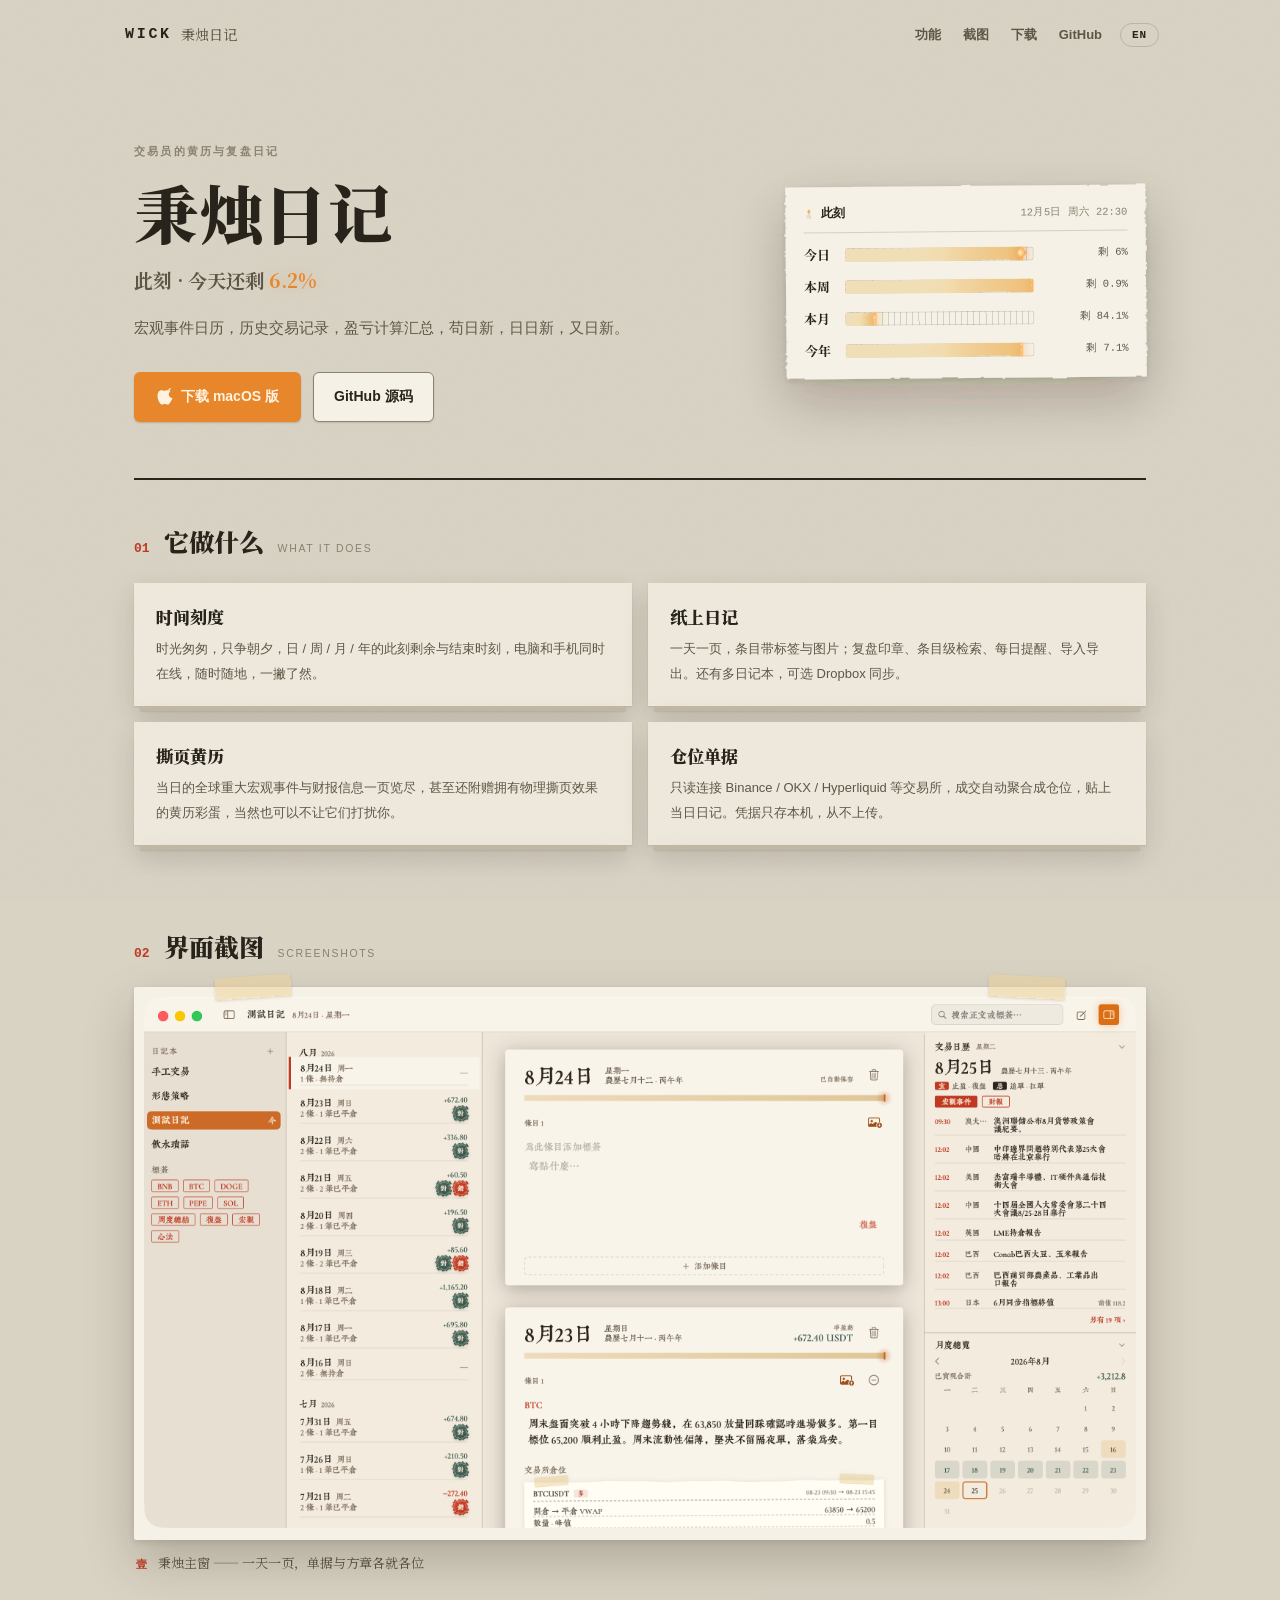
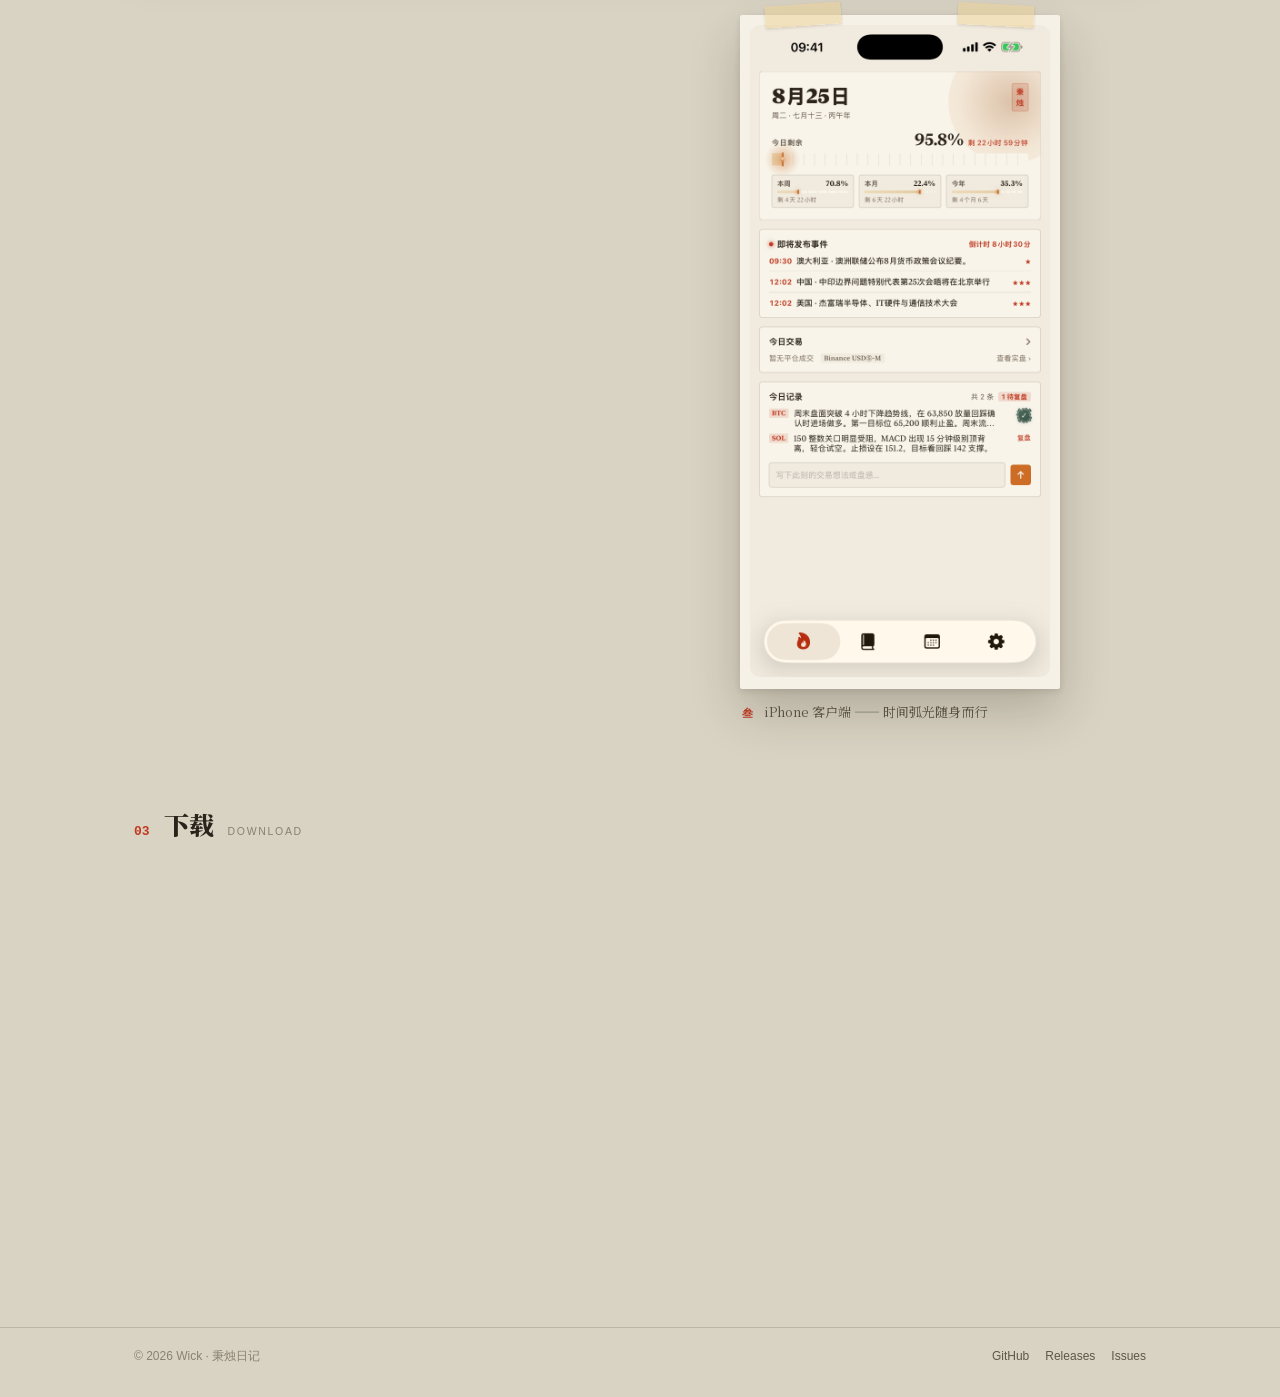
==== landing/index.html @ 3daaf9ca "feat(landing): 重构底部下载区域与优化下载按钮" ====
<!doctype html>
<html lang="zh" data-scheme="light" data-phase="day">
<head>
<meta charset="UTF-8">
<meta name="viewport" content="width=device-width, initial-scale=1">
<title>Wick · 秉烛日记 —— 交易员的黄历与复盘日记</title>
<meta name="description" content="Wick · 秉烛日记 —— 交易员的黄历与复盘日记。macOS 菜单栏应用：日 / 周 / 月 / 年剩余进度、一天一页复盘日记、撕页黄历与只读仓位单据。本地存储，无账号，无遥测。">
<meta name="theme-color" media="(prefers-color-scheme: light)" content="#FBF4E6">
<meta name="theme-color" media="(prefers-color-scheme: dark)" content="#191209">
<meta property="og:type" content="website">
<meta property="og:title" content="Wick · 秉烛日记 —— 交易员的黄历与复盘日记">
<meta property="og:description" content="macOS 菜单栏应用：时间弧光 · 复盘日记 · 撕页黄历 · 只读仓位。本地存储，无账号，无遥测。">
<meta property="og:image" content="assets/app-icon.png">
<link rel="icon" href="assets/app-icon.png">
<script>
/* Pre-paint: scheme / arc phase / lang — no theme flash. */
(function () {
  var d = document.documentElement;
  localStorage.removeItem("wick-lp-scheme"); // 外观已改为纯跟随系统,清掉旧的手动选择
  var s = new URLSearchParams(location.search).get("theme"); // ?theme=light|dark 供设计/截图强制
  if (s !== "light" && s !== "dark") {
    s = window.matchMedia("(prefers-color-scheme: dark)").matches ? "dark" : "light";
  }
  d.setAttribute("data-scheme", s);
  var h = new Date().getHours();
  d.setAttribute("data-phase", (h >= 5 && h < 8) ? "dawn" : (h >= 8 && h < 17) ? "day" : (h >= 17 && h < 20) ? "dusk" : "night");
  var lang = localStorage.getItem("wick-lp-lang");
  if (lang === "zh" || lang === "en") d.setAttribute("lang", lang);
})();
</script>
<link rel="preload" href="assets/fonts/wick-print.woff2" as="font" type="font/woff2" crossorigin>
<link rel="stylesheet" href="style.css">
</head>
<body>

<!-- 秉烛形变滤镜:只作用于纸的剪影层,内容永远锐利 -->
<svg width="0" height="0" style="position: absolute;" aria-hidden="true">
  <filter id="f-char" x="-5%" y="-30%" width="110%" height="160%">
    <feTurbulence type="fractalNoise" baseFrequency="0.012 0.35" numOctaves="3" seed="7" result="n"/>
    <feDisplacementMap in="SourceGraphic" in2="n" scale="7" xChannelSelector="R" yChannelSelector="G"/>
  </filter>
  <filter id="f-torn" x="-5%" y="-12%" width="110%" height="124%">
    <feTurbulence type="fractalNoise" baseFrequency="0.035 0.28" numOctaves="3" seed="11" result="n"/>
    <feDisplacementMap in="SourceGraphic" in2="n" scale="3.2" xChannelSelector="R" yChannelSelector="G"/>
  </filter>
</svg>

<div class="grain-layer grain" aria-hidden="true"></div>

<header class="site-header">
  <div class="container header-inner">
    <a class="brand" href="#top" aria-label="Wick — back to top">
      <span class="brand-name">WICK</span>
      <span class="brand-zh">秉烛日记</span>
    </a>
    <nav class="site-nav" aria-label="Sections">
      <a href="#features" data-i18n="nav.features">功能</a>
      <a href="#shots" data-i18n="nav.shots">截图</a>
      <a href="#download" data-i18n="nav.download">下载</a>
      <a href="https://github.com/miaoz/wick" target="_blank" rel="noopener">GitHub</a>
      <button id="lang-toggle" class="lang-btn" type="button" aria-label="Switch language">EN</button>
    </nav>
  </div>
</header>

<main class="container" id="top">

  <section class="hero" data-screen-label="Hero">
    <div class="hero-text">
      <p class="eyebrow" data-i18n="eyebrow">交易员的黄历与复盘日记</p>
      <h1 data-i18n="hero.title">秉烛日记</h1>
      <p class="hero-live"><span data-i18n="hero.live.pre">此刻 · 今天还剩</span> <b><span data-day-left>—</span>%</b><span data-i18n="hero.live.post"></span></p>
      <p class="lede" data-i18n="hero.lede">宏观事件日历，历史交易记录，盈亏计算汇总，苟日新，日日新，又日新。</p>
      <div class="cta-row">
        <a class="btn-primary" href="https://github.com/miaoz/wick/releases/latest" target="_blank" rel="noopener">
          <svg class="apple-icon" viewBox="0 0 170 170" aria-hidden="true">
            <path d="M150.37 130.25c-2.45 5.66-5.35 10.87-8.71 15.66-4.58 6.53-8.33 11.05-11.22 13.56-4.48 4.12-9.28 6.23-14.42 6.35-3.69 0-8.14-1.05-13.32-3.18-5.19-2.12-9.97-3.17-14.34-3.17-4.58 0-9.49 1.05-14.75 3.17-5.26 2.13-9.5 3.24-12.74 3.35-4.35.13-9.16-1.9-14.42-6.08-3.7-3.04-7.58-7.7-11.64-13.98-6.19-9.57-11.05-20.98-14.58-34.22-3.53-13.23-5.3-25.7-5.3-37.4 0-14.78 3.8-27.17 11.4-37.16 7.6-10 17.2-15.1 28.8-15.3 4.8 0 10.3 1.3 16.5 3.9 6.2 2.6 10.1 4 11.7 4 1.4 0 5.4-1.4 12-4.2 6.6-2.8 12.3-4 17.1-3.6 13.5.7 24.3 5.4 32.4 14.1-11.9 7.2-17.7 17.2-17.5 29.9.2 9.9 4 18.2 11.4 24.9 7.4 6.7 16.1 10.5 26.1 11.4-2.1 6.5-4.7 12.8-7.8 18.9zM119.22 31.85c0-7.2 2.6-13.9 7.8-20.1 5.2-6.2 11.7-10.4 19.5-12.6.4 1.3.6 2.5.6 3.6 0 7.3-2.8 14.3-8.4 20.9-5.6 6.6-12.4 10.5-20.4 11.8.3-1.2.9-2.4.9-3.6z"/>
          </svg>
          <span data-i18n="cta.download">下载 macOS 版</span>
        </a>
        <a class="btn-ghost" href="https://github.com/miaoz/wick" target="_blank" rel="noopener" data-i18n="cta.source">GitHub 源码</a>
      </div>
    </div>
    <aside class="slip" aria-label="Live progress">
      <div class="slip-head">
        <svg class="slip-flame" viewBox="0 0 18 18" fill="none" aria-hidden="true">
          <path d="M9 1.4 C7.6 3.1 6.6 4.6 6.6 6.1 C6.6 7.8 7.7 9 9 9 C10.3 9 11.4 7.8 11.4 6.1 C11.4 4.6 10.4 3.1 9 1.4 Z" fill="#F7B261"/>
          <rect x="8.5" y="9.2" width="1" height="2" fill="#C9B795"/>
          <path d="M5.6 11.2 L12.4 11.2 L12.8 15.6 Q12.85 16.6 11.6 16.6 L6.4 16.6 Q5.15 16.6 5.2 15.6 Z" fill="#E8DCC0"/>
        </svg>
        <span class="slip-title" data-i18n="slip.title">此刻</span>
        <span class="slip-clock" data-clock></span>
      </div>
      <div class="strip-row">
        <span class="lbl" data-i18n="strip.day">今日</span>
        <div class="burnstrip" data-burn="day" style="--p: 50%; --ticks: 24;"><div class="char"></div><div class="emberline"></div><div class="flame"></div></div>
        <span class="val" data-val="day"></span>
      </div>
      <div class="strip-row">
        <span class="lbl" data-i18n="strip.week">本周</span>
        <div class="burnstrip" data-burn="week" style="--p: 50%; --ticks: 7;"><div class="char"></div><div class="emberline"></div></div>
        <span class="val" data-val="week"></span>
      </div>
      <div class="strip-row">
        <span class="lbl" data-i18n="strip.month">本月</span>
        <div class="burnstrip" data-burn="month" style="--p: 50%; --ticks: 31;"><div class="char"></div><div class="emberline"></div></div>
        <span class="val" data-val="month"></span>
      </div>
      <div class="strip-row">
        <span class="lbl" data-i18n="strip.year">今年</span>
        <div class="burnstrip" data-burn="year" style="--p: 50%; --ticks: 12;"><div class="char"></div><div class="emberline"></div></div>
        <span class="val" data-val="year"></span>
      </div>
    </aside>
  </section>

  <section id="features" class="section" data-screen-label="功能">
    <div class="sec-head">
      <span class="no">01</span>
      <h2 data-i18n="features.title">它做什么</h2>
      <span class="en">What it does</span>
    </div>
    <div class="feat-grid">
      <div class="feat">
        <h3 data-i18n="feat1.h">时间刻度</h3>
        <p data-i18n="feat1.p">时光匆匆，只争朝夕，日 / 周 / 月 / 年的此刻剩余与结束时刻，电脑和手机同时在线，随时随地，一撇了然。</p>
      </div>
      <div class="feat">
        <h3 data-i18n="feat2.h">纸上日记</h3>
        <p data-i18n="feat2.p">一天一页，条目带标签与图片；复盘印章、条目级检索、每日提醒、导入导出。还有多日记本，可选 Dropbox 同步。</p>
      </div>
      <div class="feat">
        <h3 data-i18n="feat3.h">撕页黄历</h3>
        <p data-i18n="feat3.p">当日的全球重大宏观事件与财报信息一页览尽，甚至还附赠拥有物理撕页效果的黄历彩蛋，当然也可以不让它们打扰你。</p>
      </div>
      <div class="feat">
        <h3 data-i18n="feat4.h">仓位单据</h3>
        <p data-i18n="feat4.p">只读连接 Binance / OKX / Hyperliquid 等交易所，成交自动聚合成仓位，贴上当日日记。凭据只存本机，从不上传。</p>
      </div>
    </div>
  </section>

  <section id="shots" class="section" data-screen-label="实拍">
    <div class="sec-head">
      <span class="no">02</span>
      <h2 data-i18n="shots.title">界面截图</h2>
      <span class="en">Screenshots</span>
    </div>
    <div class="shots-grid">
      <figure class="shot shot-main">
        <div class="shot-mat">
          <img class="img-light" src="assets/screenshot-journal.png" alt="秉烛主窗截图:一天一页的日记、仓位单据与复盘方章" loading="lazy">
          <img class="img-dark" src="assets/screenshot-journal-dark.png" alt="秉烛主窗暗色截图" loading="lazy">
        </div>
        <figcaption><span class="cap-no">壹</span><span data-i18n="shot1.cap">秉烛主窗 —— 一天一页，单据与方章各就各位</span></figcaption>
      </figure>
      <figure class="shot shot-panel">
        <div class="shot-mat">
          <img class="img-light" src="assets/screenshot-panel.png" alt="菜单栏纸签截图:今日剩余百分比与四条烛痕" loading="lazy">
          <img class="img-dark" src="assets/screenshot-panel-dark.png" alt="菜单栏纸签暗色截图" loading="lazy">
        </div>
        <figcaption><span class="cap-no">贰</span><span data-i18n="shot2.cap">菜单栏纸签 —— 抬头即见今日剩余</span></figcaption>
      </figure>
      <figure class="shot shot-ios">
        <div class="shot-mat">
          <img class="img-light" src="assets/screenshot-ios-home.png" alt="iOS 首页截图:时间弧光与今日事件" loading="lazy">
          <img class="img-dark" src="assets/screenshot-ios-home-dark.png" alt="iOS 首页暗色截图" loading="lazy">
        </div>
        <figcaption><span class="cap-no">叁</span><span data-i18n="shot3.cap">iPhone 客户端 —— 时间弧光随身而行</span></figcaption>
      </figure>
    </div>
  </section>

  <section id="download" class="section dl-section" data-screen-label="下载">
    <div class="sec-head">
      <span class="no">03</span>
      <h2 data-i18n="dl.title">下载</h2>
      <span class="en">Download</span>
    </div>
    <div class="dl-pitch">
      <div class="pitch-pill">
        <span class="dot" aria-hidden="true"></span>
        <span data-i18n="dl.pill">本地存储 · 只读同步 · 开源透明</span>
      </div>
      <h3 class="pitch-title" data-i18n="dl.pitch.title">昼短苦夜长，何不秉烛游</h3>
      <p class="pitch-desc" data-i18n="dl.pitch.desc">今天的交易今天复盘，明天做明天的交易。把时间刻度、宏观事件与交易历史，收进你的 Mac 菜单栏。</p>

      <div class="pitch-cta-group">
        <div class="pitch-buttons">
          <a class="btn-primary big" href="https://github.com/miaoz/wick/releases/latest" target="_blank" rel="noopener">
            <svg class="apple-icon" viewBox="0 0 170 170" aria-hidden="true">
              <path d="M150.37 130.25c-2.45 5.66-5.35 10.87-8.71 15.66-4.58 6.53-8.33 11.05-11.22 13.56-4.48 4.12-9.28 6.23-14.42 6.35-3.69 0-8.14-1.05-13.32-3.18-5.19-2.12-9.97-3.17-14.34-3.17-4.58 0-9.49 1.05-14.75 3.17-5.26 2.13-9.5 3.24-12.74 3.35-4.35.13-9.16-1.9-14.42-6.08-3.7-3.04-7.58-7.7-11.64-13.98-6.19-9.57-11.05-20.98-14.58-34.22-3.53-13.23-5.3-25.7-5.3-37.4 0-14.78 3.8-27.17 11.4-37.16 7.6-10 17.2-15.1 28.8-15.3 4.8 0 10.3 1.3 16.5 3.9 6.2 2.6 10.1 4 11.7 4 1.4 0 5.4-1.4 12-4.2 6.6-2.8 12.3-4 17.1-3.6 13.5.7 24.3 5.4 32.4 14.1-11.9 7.2-17.7 17.2-17.5 29.9.2 9.9 4 18.2 11.4 24.9 7.4 6.7 16.1 10.5 26.1 11.4-2.1 6.5-4.7 12.8-7.8 18.9zM119.22 31.85c0-7.2 2.6-13.9 7.8-20.1 5.2-6.2 11.7-10.4 19.5-12.6.4 1.3.6 2.5.6 3.6 0 7.3-2.8 14.3-8.4 20.9-5.6 6.6-12.4 10.5-20.4 11.8.3-1.2.9-2.4.9-3.6z"/>
            </svg>
            <span data-i18n="cta.download">下载 macOS 版</span><span class="ver" data-version hidden></span>
          </a>
          <a class="btn-ghost big" href="https://github.com/miaoz/wick" target="_blank" rel="noopener" data-i18n="cta.source">GitHub 源码</a>
        </div>
        <p class="dl-meta" data-i18n="dl.meta">macOS 13 Ventura 或更高 · Universal（Apple Silicon 与 Intel）</p>
      </div>

      <div class="pitch-ios-strip">
        <span data-i18n="dl.ios.text">📱 iOS 版即将上架 App Store</span>
        <span class="sep">·</span>
        <a href="https://github.com/miaoz/wick/tree/main/ios" target="_blank" rel="noopener" data-i18n="dl.ios.link">查看 iOS 进展 ›</a>
      </div>
    </div>
  </section>

</main>

<footer class="site-footer">
  <div class="container footer-inner">
    <span>© 2026 <span data-i18n="footer.brand">Wick</span> · <span data-i18n="footer.note">秉烛日记</span></span>
    <span class="footer-links">
      <a href="https://github.com/miaoz/wick" target="_blank" rel="noopener">GitHub</a>
      <a href="https://github.com/miaoz/wick/releases" target="_blank" rel="noopener">Releases</a>
      <a href="https://github.com/miaoz/wick/issues" target="_blank" rel="noopener">Issues</a>
    </span>
  </div>
</footer>

<script src="app.js" defer></script>
</body>
</html>
---- landing/style.css ----
/* ==========================================================================
   Wick 落地页 ·「秉烛 · 账册」—— 参考 bitfroth 的克制,材料全部来自秉烛 token
   外观:<html data-scheme="light|dark" data-phase="dawn|day|dusk|night">
   ========================================================================== */

/* ---------- 秉烛 tokens(与 designs/wick-design-language/tokens-v2.css 一致) ---------- */
/* 自托管宋体子集(Noto Serif SC 可变字重,OFL 许可,见 assets/fonts/OFL.txt):
   iOS 的 Songti SC 是按需下载资产,真机上常缺席 → 会落到日文 HiraMinProN,
   简体特有字(图/载/烛…)再掉系统回退,同页字体混杂。子集置顶保证全平台一致 */
@font-face {
  font-family: "Wick Print";
  src: url("assets/fonts/wick-print.woff2") format("woff2");
  font-weight: 200 900;
  font-style: normal;
  font-display: swap;
}

:root {
  --desk: #E7DCC6;
  --paper: #FBF4E6;
  --paper-hi: #FFFCF2;
  --paper-edge: #D6C8AC;
  --ink-1: #2B2014;
  --ink-2: #6B5942;
  --ink-3: #9A886B;
  --rule: rgba(43, 32, 20, 0.16);
  --ember: #E8791C;
  --ember-hi: #FFB25E;
  --glow: rgba(232, 121, 28, 0.32);
  --cinnabar: #C03A22;
  --cinnabar-press: #A8321E;
  --cinnabar-soft: rgba(192, 58, 34, 0.1);
  --dai: #3E5C50;
  --dai-soft: rgba(62, 92, 80, 0.12);
  --char-1: #191008;
  --stain-1: #F0DFB6;
  --stain-2: #E2C282;
  --tape: rgba(238, 210, 150, 0.5);
  --receipt: #FFFDF4;
  --receipt-ink: #33291A;
  --sh-page: 0 1px 2px rgba(43, 32, 20, 0.1), 0 10px 26px rgba(43, 32, 20, 0.14);
  --sh-lift: 0 2px 6px rgba(43, 32, 20, 0.12), 0 22px 50px rgba(43, 32, 20, 0.22);
  --f-print: "Wick Print", "Songti SC", "STSong", "HiraMinProN-W6", "Noto Serif SC", serif;
  --f-disp: ui-serif, "New York", "Wick Print", "Songti SC", serif;
  --f-ui: ui-rounded, "SF Pro Rounded", -apple-system, "PingFang SC", "Noto Sans SC", sans-serif;
  --f-mono: ui-monospace, "SF Mono", "Menlo", monospace;
  --grain-opacity: 0.06;
  color-scheme: light;
}

[data-phase="dawn"]:not([data-scheme="dark"]) {
  --desk: #EBDACB; --paper: #FBF0E4; --paper-hi: #FFFAF1; --paper-edge: #DBC4B2;
  --ink-1: #33231C; --ink-2: #715850; --ink-3: #9C7F71;
  --ember: #E06A38; --glow: rgba(224, 106, 56, 0.3);
}
[data-phase="dusk"]:not([data-scheme="dark"]) {
  --desk: #E5D2B0; --paper: #FAEEDA; --paper-hi: #FFF9EA; --paper-edge: #D3BE98;
  --ink-1: #2E2112; --ink-2: #6B5136; --ink-3: #94764F;
  --ember: #E07412; --glow: rgba(224, 116, 18, 0.34);
}
[data-phase="night"]:not([data-scheme="dark"]) {
  --desk: #D9D3C4; --paper: #EDE8DB; --paper-hi: #F5F1E6; --paper-edge: #C0B8A4;
  --ink-1: #29241B; --ink-2: #5E5747; --ink-3: #8A8171;
  --ember: #E8862B; --glow: rgba(232, 134, 43, 0.3);
}

[data-scheme="dark"] {
  --desk: #191209;
  --paper: #2C2214;
  --paper-hi: #362A18;
  --paper-edge: #4A3A22;
  --ink-1: #F0E3C6;
  --ink-2: rgba(240, 227, 198, 0.64);
  --ink-3: rgba(240, 227, 198, 0.42);
  --rule: rgba(240, 227, 198, 0.14);
  --ember: #F59A3C;
  --ember-hi: #FFC882;
  --glow: rgba(245, 154, 60, 0.42);
  --cinnabar: #E06A4C;
  --cinnabar-press: #C0502F;
  --cinnabar-soft: rgba(224, 106, 76, 0.14);
  --dai: #8FAE9E;
  --dai-soft: rgba(143, 174, 158, 0.14);
  --char-1: #0C0703;
  --stain-1: #4A3820;
  --stain-2: #6B5226;
  --tape: rgba(220, 190, 130, 0.28);
  --receipt: #F5EEDC;
  --receipt-ink: #33291A;
  --sh-page: 0 1px 2px rgba(0, 0, 0, 0.4), 0 12px 30px rgba(0, 0, 0, 0.5);
  --sh-lift: 0 2px 8px rgba(0, 0, 0, 0.5), 0 26px 60px rgba(0, 0, 0, 0.6);
  --grain-opacity: 0.09;
  color-scheme: dark;
}
[data-scheme="dark"][data-phase="dawn"] { --paper: #2B2118; --paper-hi: #35291C; --desk: #181110; --ember: #F0A368; }
[data-scheme="dark"][data-phase="dusk"] { --paper: #2E2010; --paper-hi: #382712; --desk: #1B1208; --ember: #F08A2B; }
[data-scheme="dark"][data-phase="night"] { --paper: #241C10; --paper-hi: #2C2214; --desk: #120D07; --ember: #F5A83C; --glow: rgba(245, 168, 60, 0.5); }

/* ---------- 共享基元:纸纹 / 烛痕条 / 朱砂方章(同 tokens-v2.css) ---------- */
.grain {
  background-image: url("data:image/svg+xml,%3Csvg xmlns='http://www.w3.org/2000/svg' width='120' height='120'%3E%3Cfilter id='n'%3E%3CfeTurbulence type='fractalNoise' baseFrequency='0.9' numOctaves='2'/%3E%3C/filter%3E%3Crect width='120' height='120' filter='url(%23n)' opacity='1'/%3E%3C/svg%3E");
  background-size: 120px 120px;
}

.burnstrip {
  position: relative;
  overflow: hidden;
  border-radius: 3px;
  background:
    repeating-linear-gradient(90deg, var(--rule) 0 1px, transparent 1px calc(100% / var(--ticks, 24)));
  background-color: var(--paper-hi);
  box-shadow: inset 0 0 0 1px var(--rule);
}
.burnstrip .char {
  position: absolute; top: 0; bottom: 0; left: 0;
  width: var(--p);
  background:
    radial-gradient(120% 220% at 100% 50%, rgba(255, 190, 110, 0.5), transparent 50%),
    linear-gradient(90deg, var(--stain-1) 55%, var(--stain-2));
  filter: url(#f-char);
}
.burnstrip .emberline {
  position: absolute; top: -1px; bottom: -1px;
  left: calc(var(--p) - 1px);
  width: 3px;
  background: linear-gradient(90deg, transparent, #FFB25E 45%, #FFE0A8);
  filter: blur(0.6px);
  box-shadow: 0 0 8px 1.5px var(--glow);
  animation: ember-flicker 2.2s ease-in-out infinite;
}
.burnstrip .flame {
  position: absolute; top: 50%;
  left: var(--p);
  width: 8px; height: 8px;
  border-radius: 50% 50% 50% 0;
  transform: translate(-50%, -62%) rotate(-45deg);
  background: radial-gradient(circle at 35% 35%, #FFF0C8, #FFB25E 60%, #E8791C);
  box-shadow: 0 0 10px 2.5px var(--glow);
  animation: ember-flicker 1.7s ease-in-out infinite;
}
@keyframes ember-flicker {
  0%, 100% { opacity: 1; }
  42% { opacity: 0.72; }
  58% { opacity: 0.92; }
}

/* ==========================================================================
   基座布局
   ========================================================================== */
*, *::before, *::after { box-sizing: border-box; }
html { scroll-behavior: smooth; }
body {
  margin: 0;
  background: var(--desk);
  color: var(--ink-1);
  font-family: var(--f-ui);
  font-size: 15px;
  line-height: 1.7;
  -webkit-font-smoothing: antialiased;
  text-wrap: pretty;
}
::selection { background: color-mix(in srgb, var(--ember) 24%, transparent); }
:focus-visible { outline: 2px solid var(--ember); outline-offset: 2px; border-radius: 2px; }

.grain-layer { position: fixed; inset: 0; pointer-events: none; opacity: var(--grain-opacity); z-index: 0; }
.container { width: 100%; max-width: 1060px; margin-inline: auto; padding-inline: 24px; }
main.container { position: relative; z-index: 1; }
.site-footer { position: relative; z-index: 1; }

/* ---------- 顶栏 ---------- */
.site-header {
  position: sticky; top: 0; z-index: 50;
  padding: 10px 0;
}
.header-inner {
  position: relative;
  display: flex; align-items: center; justify-content: space-between;
  gap: 12px;
  padding: 7px 10px 7px 14px;
  border: 1px solid transparent;
  border-radius: 12px;
  transition: background 0.25s ease, border-color 0.25s ease, box-shadow 0.25s ease;
}
.site-header.is-solid .header-inner {
  background: var(--paper);
  border-color: var(--rule);
  box-shadow: var(--sh-page);
}
.brand {
  display: inline-flex; align-items: center; gap: 9px;
  color: inherit; text-decoration: none;
}
.brand-name { font-family: var(--f-mono); font-size: 15px; font-weight: 700; letter-spacing: 0.18em; }
.brand-zh { font-family: var(--f-print); font-size: 14px; color: var(--ink-2); }

.site-nav { display: flex; align-items: center; gap: 2px; }
.site-nav a {
  padding: 6px 10px;
  border-radius: 8px;
  font-size: 13px; font-weight: 600;
  color: var(--ink-2);
  text-decoration: none;
  transition: color 150ms ease;
}
.site-nav a:hover { color: var(--ember); }
.lang-btn {
  margin-left: 6px;
  padding: 5px 11px;
  font-family: var(--f-mono); font-size: 11px; font-weight: 600; letter-spacing: 0.08em;
  background: transparent;
  border: 1px solid var(--rule);
  border-radius: 999px;
  color: var(--ink-1);
  cursor: pointer;
  transition: all 150ms ease;
}
.lang-btn:hover { border-color: var(--ember); color: var(--ember); box-shadow: 0 0 8px var(--glow); }

/* ---------- Hero ---------- */
.hero {
  display: grid;
  grid-template-columns: 1.15fr 0.85fr;
  gap: 48px;
  align-items: center;
  padding: 72px 0 56px;
  border-bottom: 2px solid var(--ink-1);
}
.eyebrow {
  margin: 0 0 14px;
  font-family: var(--f-ui);
  font-size: 11px; font-weight: 700;
  letter-spacing: 0.2em;
  color: var(--ink-3);
}
.hero h1 {
  margin: 0;
  font-family: var(--f-print);
  font-size: clamp(40px, 6.4vw, 64px);
  font-weight: 900;
  line-height: 1.14;
  letter-spacing: 0.01em;
}
[lang="en"] .hero h1 { font-family: var(--f-disp); letter-spacing: -0.02em; }
.hero-live {
  margin: 16px 0 0;
  font-family: var(--f-print);
  font-size: 19px;
  font-weight: 700;
  color: var(--ink-2);
}
.hero-live b {
  font-variant-numeric: tabular-nums;
  white-space: nowrap;
  color: var(--ember);
  text-shadow: 0 0 14px var(--glow);
}
.lede {
  margin: 18px 0 0;
  max-width: 34rem;
  font-size: 14.5px;
  line-height: 1.95;
  color: var(--ink-2);
}
.cta-row { display: flex; gap: 12px; margin-top: 30px; flex-wrap: wrap; }

.btn-primary {
  display: inline-flex; align-items: center; gap: 8px;
  padding: 12px 22px;
  background: var(--ember);
  color: #FFF3E0;
  font-size: 14px; font-weight: 700;
  text-decoration: none;
  border-radius: 6px;
  box-shadow: 0 1px 2px rgba(43, 32, 20, 0.2);
  transition: box-shadow 180ms ease, transform 180ms ease, background 180ms ease;
}
.btn-primary:hover { box-shadow: 0 0 20px var(--glow), 0 2px 6px rgba(43, 32, 20, 0.2); transform: translateY(-1px); }
.btn-primary:active { transform: translateY(0); }
.btn-primary .ver { font-family: var(--f-mono); font-size: 11px; font-weight: 500; opacity: 0.8; }
.btn-ghost {
  display: inline-flex; align-items: center; gap: 9px;
  padding: 12px 20px;
  background: var(--paper-hi);
  color: var(--ink-1);
  font-size: 14px; font-weight: 600;
  text-decoration: none;
  border: 1px solid var(--ink-3);
  border-radius: 6px;
  box-shadow: 0 1px 2px rgba(43, 32, 20, 0.14);
  transition: all 180ms ease;
}
.btn-ghost:hover { border-color: var(--ember); color: var(--ember); box-shadow: 0 0 12px var(--glow); }
/* 朱砂小章:按钮内联状态签(如「即将上架」),微微歪一点像随手盖上去的 */
.btn-ghost .soon {
  font-family: var(--f-print);
  font-size: 10.5px; font-weight: 700;
  letter-spacing: 0.08em;
  color: #FFF3E0;
  background: var(--cinnabar);
  border-radius: 2px;
  padding: 2px 6px;
  transform: rotate(-2deg);
}

/* ---------- 撕边纸签(菜单栏面板的缩影,实时) ---------- */
.slip {
  position: relative;
  width: min(360px, 100%);
  justify-self: end;
  padding: 16px 18px 12px;
  transform: rotate(-0.5deg);
}
.slip::before {
  content: "";
  position: absolute; inset: 0;
  background: var(--paper-hi);
  box-shadow: var(--sh-lift);
  filter: url(#f-torn);
}
.slip > * { position: relative; }
.slip-head {
  display: flex; align-items: baseline; gap: 7px;
  padding-bottom: 8px; margin-bottom: 6px;
  border-bottom: 1px solid var(--rule);
}
.slip-flame { width: 11px; height: 11px; align-self: center; }
.slip-title { font-size: 12px; font-weight: 700; }
.slip-clock { margin-left: auto; font-family: var(--f-mono); font-size: 10.5px; color: var(--ink-3); }
.strip-row { display: flex; align-items: center; gap: 10px; padding: 5px 0; }
.strip-row .lbl { flex: none; min-width: 2.4em; font-family: var(--f-print); font-size: 13px; font-weight: 700; }
.strip-row .burnstrip { flex: 1; height: 14px; }
.strip-row .val { flex: none; width: 84px; text-align: right; font-family: var(--f-mono); font-size: 10.5px; color: var(--ink-2); font-variant-numeric: tabular-nums; }

/* ---------- 章节 ---------- */
.section { padding: 40px 0; scroll-margin-top: 80px; }
.sec-head { display: flex; align-items: baseline; gap: 14px; margin-bottom: 20px; }
.sec-head .no { font-family: var(--f-mono); font-size: 13px; font-weight: 700; color: var(--cinnabar); }
.sec-head h2 { margin: 0; font-family: var(--f-print); font-size: 25px; font-weight: 900; }
.sec-head .en { font-size: 10.5px; letter-spacing: 0.16em; text-transform: uppercase; color: var(--ink-3); }
[lang="en"] .sec-head .en { display: none; } /* en 模式下 h2 已是英文,小注会重复 */

/* 功能 = 桌上叠起的纸 */
.feat-grid { display: grid; grid-template-columns: 1fr 1fr; gap: 16px; }
.feat {
  position: relative;
  background: var(--paper);
  box-shadow: var(--sh-page);
  padding: 20px 22px;
  transition: transform 180ms ease, box-shadow 180ms ease;
}
.feat::after {
  content: "";
  position: absolute; left: 6px; right: 6px; bottom: -5px; height: 5px;
  background: var(--paper-edge);
  box-shadow: var(--sh-page);
}
.feat:hover { transform: translateY(-2px); box-shadow: var(--sh-lift); }
.feat h3 { margin: 0 0 6px; font-family: var(--f-print); font-size: 17px; font-weight: 900; }
.feat p { margin: 0; font-size: 13px; line-height: 1.85; color: var(--ink-2); }

/* ---------- 实拍:洗出来贴在纸上的照片 ---------- */
.shots-grid {
  display: grid;
  grid-template-columns: repeat(12, 1fr);
  column-gap: 26px;
  row-gap: 40px;
  align-items: end;
}
.shot { margin: 0; }
.shot-main { grid-column: 1 / -1; }
.shot-panel {
  grid-column: 1 / 7;
  transform: rotate(-1.1deg);
}
.shot-ios { grid-column: 8 / 12; }
.shot-mat {
  position: relative;
  background: var(--paper-hi);
  padding: 10px 10px 12px;
  box-shadow: var(--sh-lift);
  border-radius: 2px;
}
.shot-mat::before,
.shot-mat::after {
  content: "";
  position: absolute; top: -11px;
  width: 76px; height: 22px;
  background: var(--tape);
  box-shadow: 0 1px 3px rgba(43, 32, 20, 0.15);
  z-index: 1;
}
.shot-mat::before { left: 8%; transform: rotate(-4deg); }
.shot-mat::after { right: 8%; transform: rotate(3deg); }
.shot-mat img {
  display: block; width: 100%; height: auto;
  border-radius: 10px;
}
/* 亮暗双版:选择器优先级必须压过 .shot-mat img */
.shot-mat img.img-dark { display: none; }
[data-scheme="dark"] .shot-mat img.img-light { display: none; }
[data-scheme="dark"] .shot-mat img.img-dark { display: block; }

/* 纸签 = 透明剪影,不用相框:直接落在纸面上,投影像真的纸 */
.shot-panel .shot-mat {
  background: transparent;
  box-shadow: none;
  padding: 0;
}
.shot-panel .shot-mat::before,
.shot-panel .shot-mat::after { display: none; }
.shot-panel .shot-mat img {
  border-radius: 0;
  filter: drop-shadow(0 2px 5px rgba(43, 32, 20, 0.16)) drop-shadow(0 14px 28px rgba(43, 32, 20, 0.14));
}
[data-scheme="dark"] .shot-panel .shot-mat img {
  filter: drop-shadow(0 2px 6px rgba(0, 0, 0, 0.5)) drop-shadow(0 16px 32px rgba(0, 0, 0, 0.5));
}
.shot figcaption {
  display: flex; align-items: baseline; gap: 10px;
  margin-top: 12px; padding-left: 2px;
  font-family: var(--f-print); font-size: 13px; color: var(--ink-2);
}
.shot .cap-no {
  font-family: var(--f-mono); font-size: 10.5px; font-weight: 700;
  letter-spacing: 0.14em; color: var(--cinnabar);
  flex: none;
}

/* ---------- 下载 (方案 B · 极简居中 · 终章号召) ---------- */
.dl-pitch {
  max-width: 720px;
  margin: 16px auto 0;
  text-align: center;
  padding: 16px 0 8px;
}
.pitch-pill {
  display: inline-flex;
  align-items: center;
  gap: 8px;
  padding: 4px 14px;
  background: var(--paper-hi);
  border: 1px solid var(--rule);
  border-radius: 999px;
  font-size: 12px;
  font-weight: 600;
  color: var(--ink-2);
  margin-bottom: 20px;
  box-shadow: 0 1px 3px rgba(43, 32, 20, 0.06);
}
[data-scheme="dark"] .pitch-pill {
  box-shadow: 0 1px 3px rgba(0, 0, 0, 0.4);
}
.pitch-pill .dot {
  width: 6px; height: 6px;
  border-radius: 50%;
  background: var(--ember);
  box-shadow: 0 0 6px var(--glow);
}
.pitch-title {
  font-family: var(--f-print);
  font-size: clamp(26px, 4vw, 36px);
  font-weight: 900;
  line-height: 1.25;
  margin: 0 0 14px;
  letter-spacing: 0.01em;
}
[lang="en"] .pitch-title { font-family: var(--f-disp); letter-spacing: -0.01em; }
.pitch-desc {
  font-size: 14.5px;
  line-height: 1.85;
  color: var(--ink-2);
  max-width: 520px;
  margin: 0 auto 28px;
}
.pitch-cta-group {
  display: flex;
  flex-direction: column;
  align-items: center;
  gap: 14px;
}
.pitch-buttons {
  display: flex;
  align-items: center;
  justify-content: center;
  gap: 14px;
  flex-wrap: wrap;
}
.apple-icon {
  width: 17px; height: 17px;
  fill: currentColor;
  transform: translateY(-1px);
}
.btn-primary.big {
  padding: 13px 28px;
  font-size: 15px;
}
.btn-ghost.big {
  padding: 12px 24px;
  font-size: 15px;
}
.dl-meta {
  margin: 0;
  font-family: var(--f-mono);
  font-size: 12px;
  color: var(--ink-3);
  text-align: center;
}
.pitch-ios-strip {
  margin-top: 24px;
  padding-top: 18px;
  border-top: 1px solid var(--rule);
  display: flex;
  align-items: center;
  justify-content: center;
  gap: 10px;
  font-size: 12.5px;
  color: var(--ink-2);
  flex-wrap: wrap;
}
.pitch-ios-strip .sep { color: var(--rule); }
.pitch-ios-strip a {
  color: var(--ink-1);
  text-decoration: underline;
  text-underline-offset: 3px;
  font-weight: 600;
  transition: color 150ms ease;
}
.pitch-ios-strip a:hover { color: var(--ember); }


/* ---------- 页脚 ---------- */
.site-footer { margin-top: 56px; border-top: 1px solid var(--rule); }
.footer-inner {
  display: flex; align-items: center; justify-content: space-between; gap: 12px; flex-wrap: wrap;
  padding: 18px 24px 32px;
  font-size: 12px; color: var(--ink-3);
}
.footer-links { display: flex; gap: 16px; }
.footer-links a { color: var(--ink-2); text-decoration: none; }
.footer-links a:hover { color: var(--ember); }

/* ---------- 入场显影(JS 加 .rv,入视加 .in) ---------- */
.rv { opacity: 0; transform: translateY(10px); }
.rv.in {
  opacity: 1; transform: none;
  transition: opacity 480ms ease, transform 480ms cubic-bezier(0.2, 0.7, 0.3, 1);
}
.shot-panel.rv { transform: rotate(-1.1deg) translateY(10px); }
.shot-panel.rv.in { transform: rotate(-1.1deg); }

/* ---------- 响应式 ---------- */
@media (max-width: 880px) {
  .hero { grid-template-columns: 1fr; gap: 40px; padding: 48px 0 44px; }
  .slip { justify-self: center; }
  .feat-grid { grid-template-columns: 1fr; }
  .shots-grid { align-items: start; row-gap: 34px; }
  .shot-main { grid-column: 1 / -1; }
  .shot-panel {
    grid-column: 1 / -1;
    justify-self: center;
    width: min(440px, 100%);
  }
  .shot-ios {
    grid-column: 1 / -1;
    justify-self: center;
    width: min(300px, 88%);
  }
}
@media (max-width: 520px) {
  .container { padding-inline: 16px; }
  .brand-zh { display: none; }
  .site-nav a { padding: 6px 7px; font-size: 12px; }
  .pitch-buttons { flex-direction: column; width: 100%; }
  .pitch-buttons .btn-primary, .pitch-buttons .btn-ghost { width: 100%; justify-content: center; }
  .footer-inner { flex-direction: column; align-items: flex-start; gap: 8px; }
}

@media (prefers-reduced-motion: reduce) {
  html { scroll-behavior: auto; }
  .burnstrip .emberline, .burnstrip .flame { animation: none; }
  .btn-primary, .btn-ghost, .feat, .header-inner { transition: none; }
  .rv { opacity: 1; transform: none; }
  .rv.in { transition: none; }
}
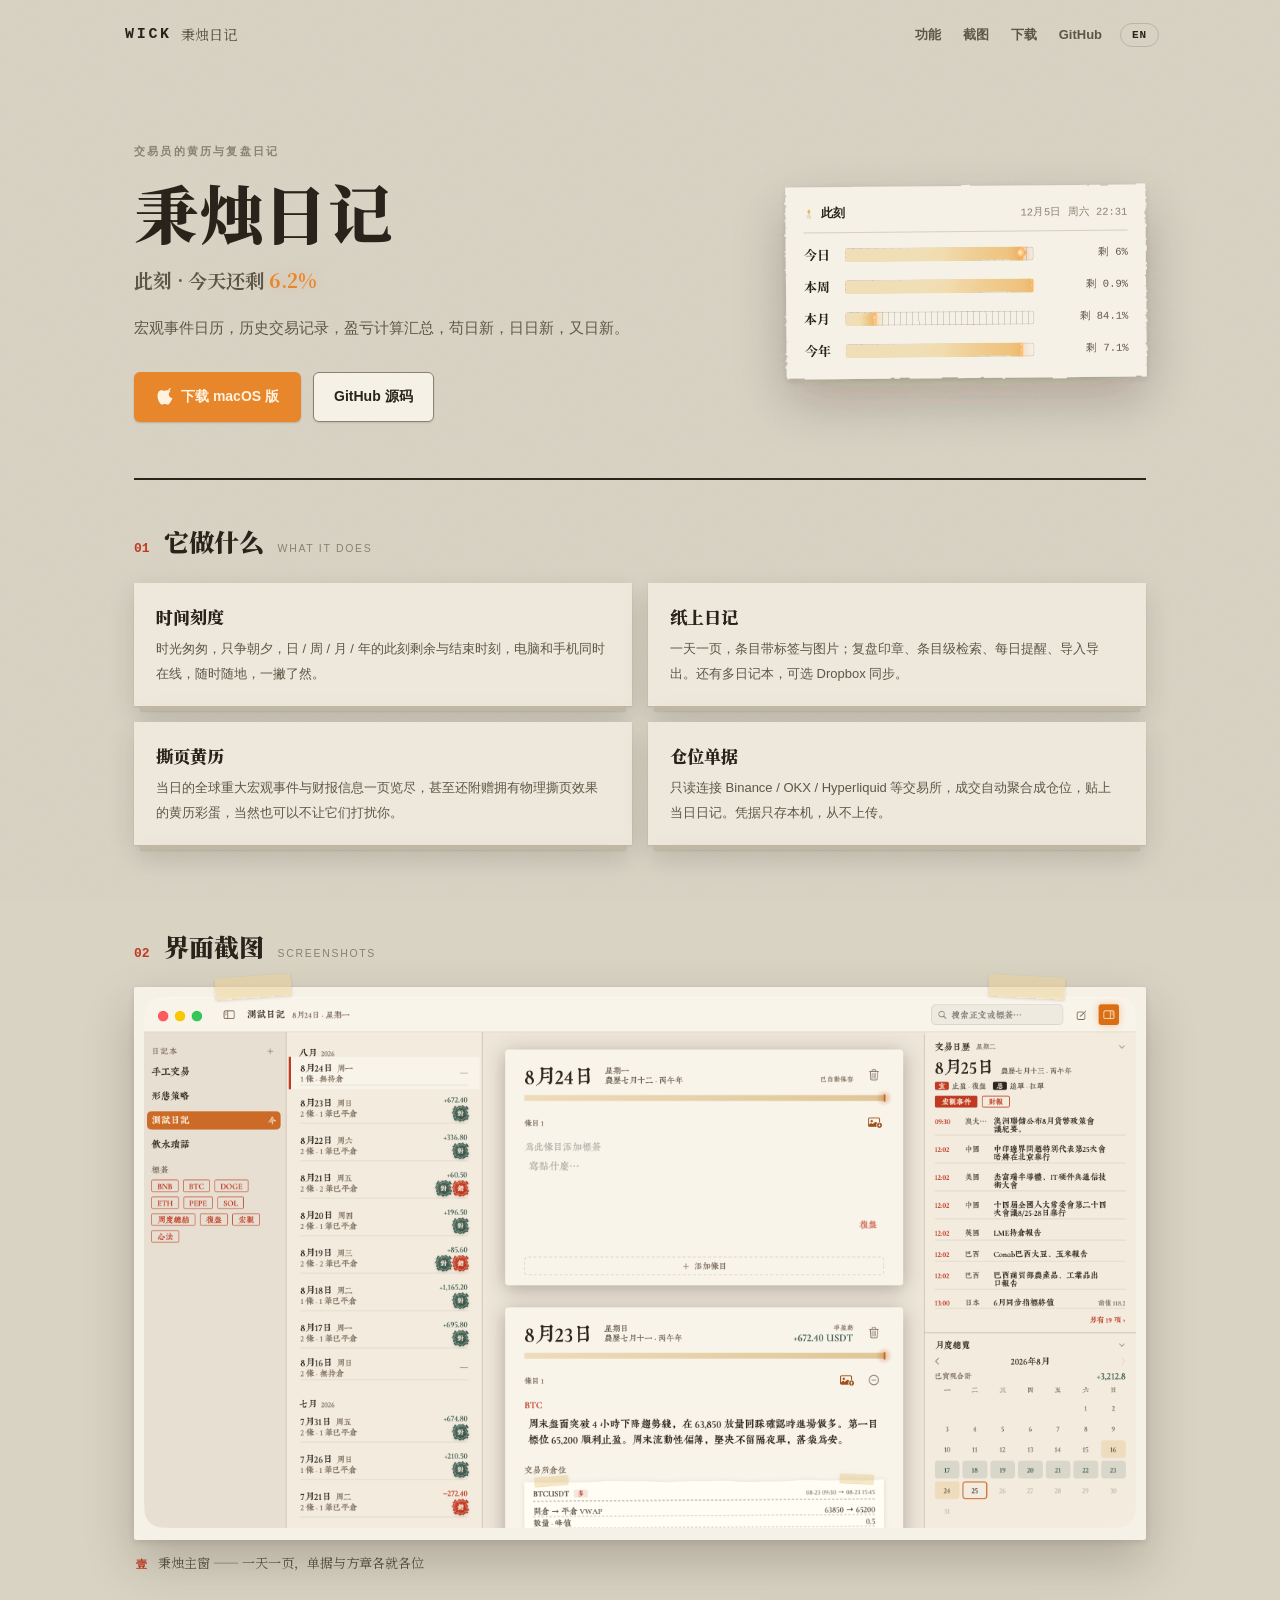
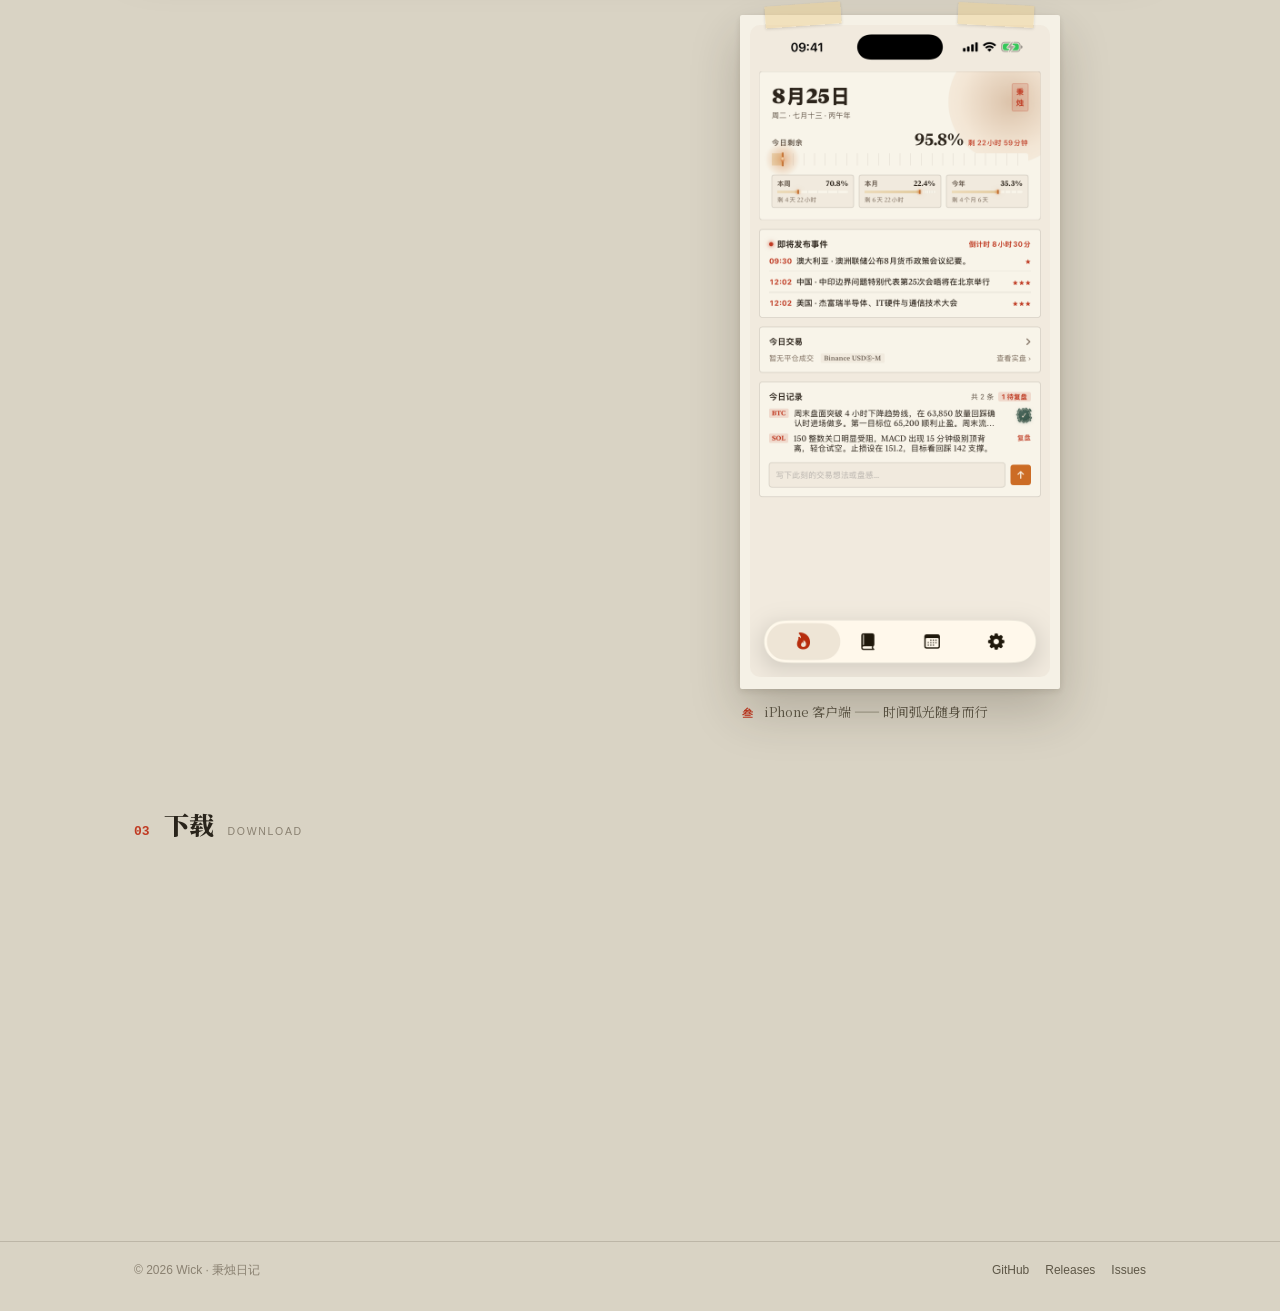
==== commit 621cdfcb: "ci(release): 自动上传发布包至 Cloudflare R2 并将落地页下载链接指向 R2" ====
--- a/landing/index.html
+++ b/landing/index.html
@@ -72,7 +72,7 @@
       <p class="hero-live"><span data-i18n="hero.live.pre">此刻 · 今天还剩</span> <b><span data-day-left>—</span>%</b><span data-i18n="hero.live.post"></span></p>
       <p class="lede" data-i18n="hero.lede">宏观事件日历，历史交易记录，盈亏计算汇总，苟日新，日日新，又日新。</p>
       <div class="cta-row">
-        <a class="btn-primary" href="https://github.com/miaoz/wick/releases/latest" target="_blank" rel="noopener">
+        <a class="btn-primary" href="https://dl.bitfroth.com/wick/Wick.zip" target="_blank" rel="noopener">
           <svg class="apple-icon" viewBox="0 0 170 170" aria-hidden="true">
             <path d="M150.37 130.25c-2.45 5.66-5.35 10.87-8.71 15.66-4.58 6.53-8.33 11.05-11.22 13.56-4.48 4.12-9.28 6.23-14.42 6.35-3.69 0-8.14-1.05-13.32-3.18-5.19-2.12-9.97-3.17-14.34-3.17-4.58 0-9.49 1.05-14.75 3.17-5.26 2.13-9.5 3.24-12.74 3.35-4.35.13-9.16-1.9-14.42-6.08-3.7-3.04-7.58-7.7-11.64-13.98-6.19-9.57-11.05-20.98-14.58-34.22-3.53-13.23-5.3-25.7-5.3-37.4 0-14.78 3.8-27.17 11.4-37.16 7.6-10 17.2-15.1 28.8-15.3 4.8 0 10.3 1.3 16.5 3.9 6.2 2.6 10.1 4 11.7 4 1.4 0 5.4-1.4 12-4.2 6.6-2.8 12.3-4 17.1-3.6 13.5.7 24.3 5.4 32.4 14.1-11.9 7.2-17.7 17.2-17.5 29.9.2 9.9 4 18.2 11.4 24.9 7.4 6.7 16.1 10.5 26.1 11.4-2.1 6.5-4.7 12.8-7.8 18.9zM119.22 31.85c0-7.2 2.6-13.9 7.8-20.1 5.2-6.2 11.7-10.4 19.5-12.6.4 1.3.6 2.5.6 3.6 0 7.3-2.8 14.3-8.4 20.9-5.6 6.6-12.4 10.5-20.4 11.8.3-1.2.9-2.4.9-3.6z"/>
           </svg>
@@ -187,7 +187,7 @@
 
       <div class="pitch-cta-group">
         <div class="pitch-buttons">
-          <a class="btn-primary big" href="https://github.com/miaoz/wick/releases/latest" target="_blank" rel="noopener">
+          <a class="btn-primary big" href="https://dl.bitfroth.com/wick/Wick.zip" target="_blank" rel="noopener">
             <svg class="apple-icon" viewBox="0 0 170 170" aria-hidden="true">
               <path d="M150.37 130.25c-2.45 5.66-5.35 10.87-8.71 15.66-4.58 6.53-8.33 11.05-11.22 13.56-4.48 4.12-9.28 6.23-14.42 6.35-3.69 0-8.14-1.05-13.32-3.18-5.19-2.12-9.97-3.17-14.34-3.17-4.58 0-9.49 1.05-14.75 3.17-5.26 2.13-9.5 3.24-12.74 3.35-4.35.13-9.16-1.9-14.42-6.08-3.7-3.04-7.58-7.7-11.64-13.98-6.19-9.57-11.05-20.98-14.58-34.22-3.53-13.23-5.3-25.7-5.3-37.4 0-14.78 3.8-27.17 11.4-37.16 7.6-10 17.2-15.1 28.8-15.3 4.8 0 10.3 1.3 16.5 3.9 6.2 2.6 10.1 4 11.7 4 1.4 0 5.4-1.4 12-4.2 6.6-2.8 12.3-4 17.1-3.6 13.5.7 24.3 5.4 32.4 14.1-11.9 7.2-17.7 17.2-17.5 29.9.2 9.9 4 18.2 11.4 24.9 7.4 6.7 16.1 10.5 26.1 11.4-2.1 6.5-4.7 12.8-7.8 18.9zM119.22 31.85c0-7.2 2.6-13.9 7.8-20.1 5.2-6.2 11.7-10.4 19.5-12.6.4 1.3.6 2.5.6 3.6 0 7.3-2.8 14.3-8.4 20.9-5.6 6.6-12.4 10.5-20.4 11.8.3-1.2.9-2.4.9-3.6z"/>
             </svg>
--- a/landing/style.css
+++ b/landing/style.css
@@ -427,11 +427,12 @@
 }
 
 /* ---------- 下载 (方案 B · 极简居中 · 终章号召) ---------- */
+.dl-section { padding-bottom: 0; }
 .dl-pitch {
   max-width: 720px;
   margin: 16px auto 0;
   text-align: center;
-  padding: 16px 0 8px;
+  padding: 16px 0 0;
 }
 .pitch-pill {
   display: inline-flex;
@@ -507,7 +508,7 @@
 }
 .pitch-ios-strip {
   margin-top: 24px;
-  padding-top: 18px;
+  padding: 18px 0;
   border-top: 1px solid var(--rule);
   display: flex;
   align-items: center;
@@ -529,7 +530,7 @@
 
 
 /* ---------- 页脚 ---------- */
-.site-footer { margin-top: 56px; border-top: 1px solid var(--rule); }
+.site-footer { margin-top: 0; border-top: 1px solid var(--rule); }
 .footer-inner {
   display: flex; align-items: center; justify-content: space-between; gap: 12px; flex-wrap: wrap;
   padding: 18px 24px 32px;
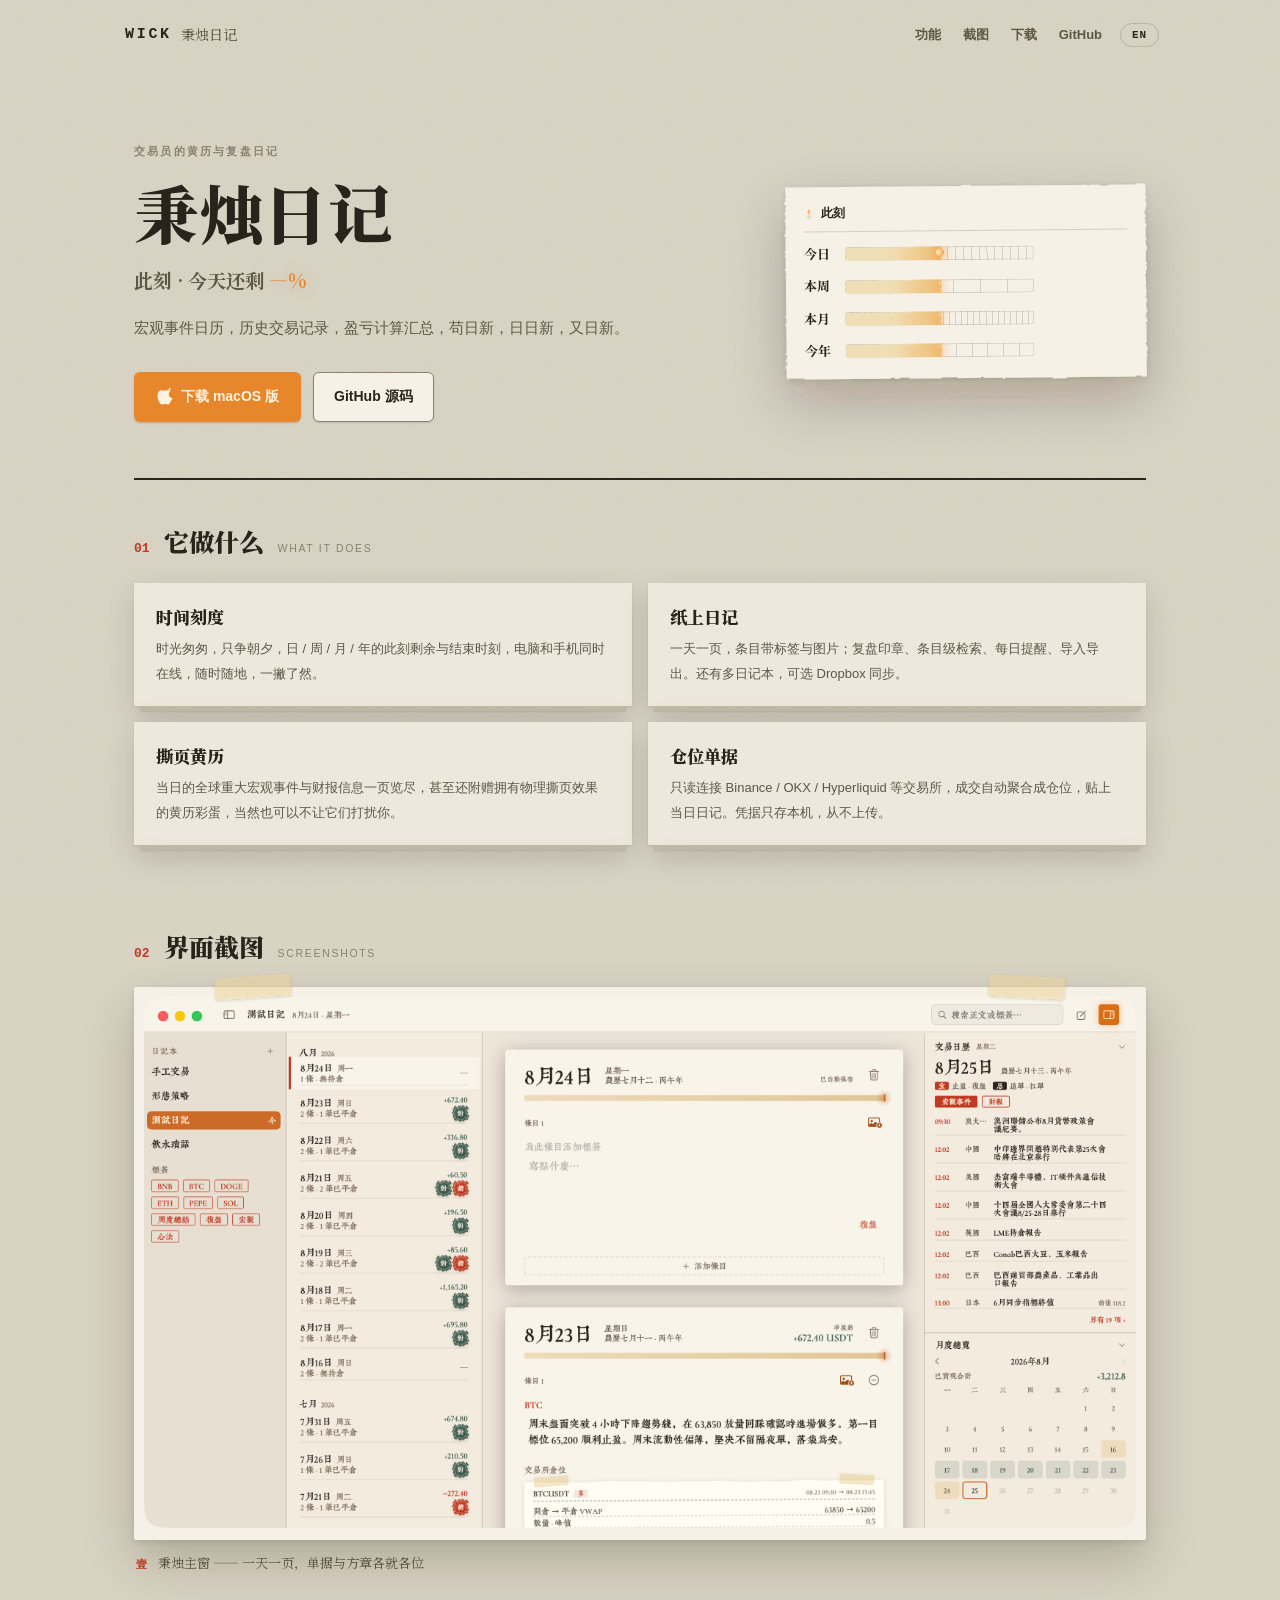
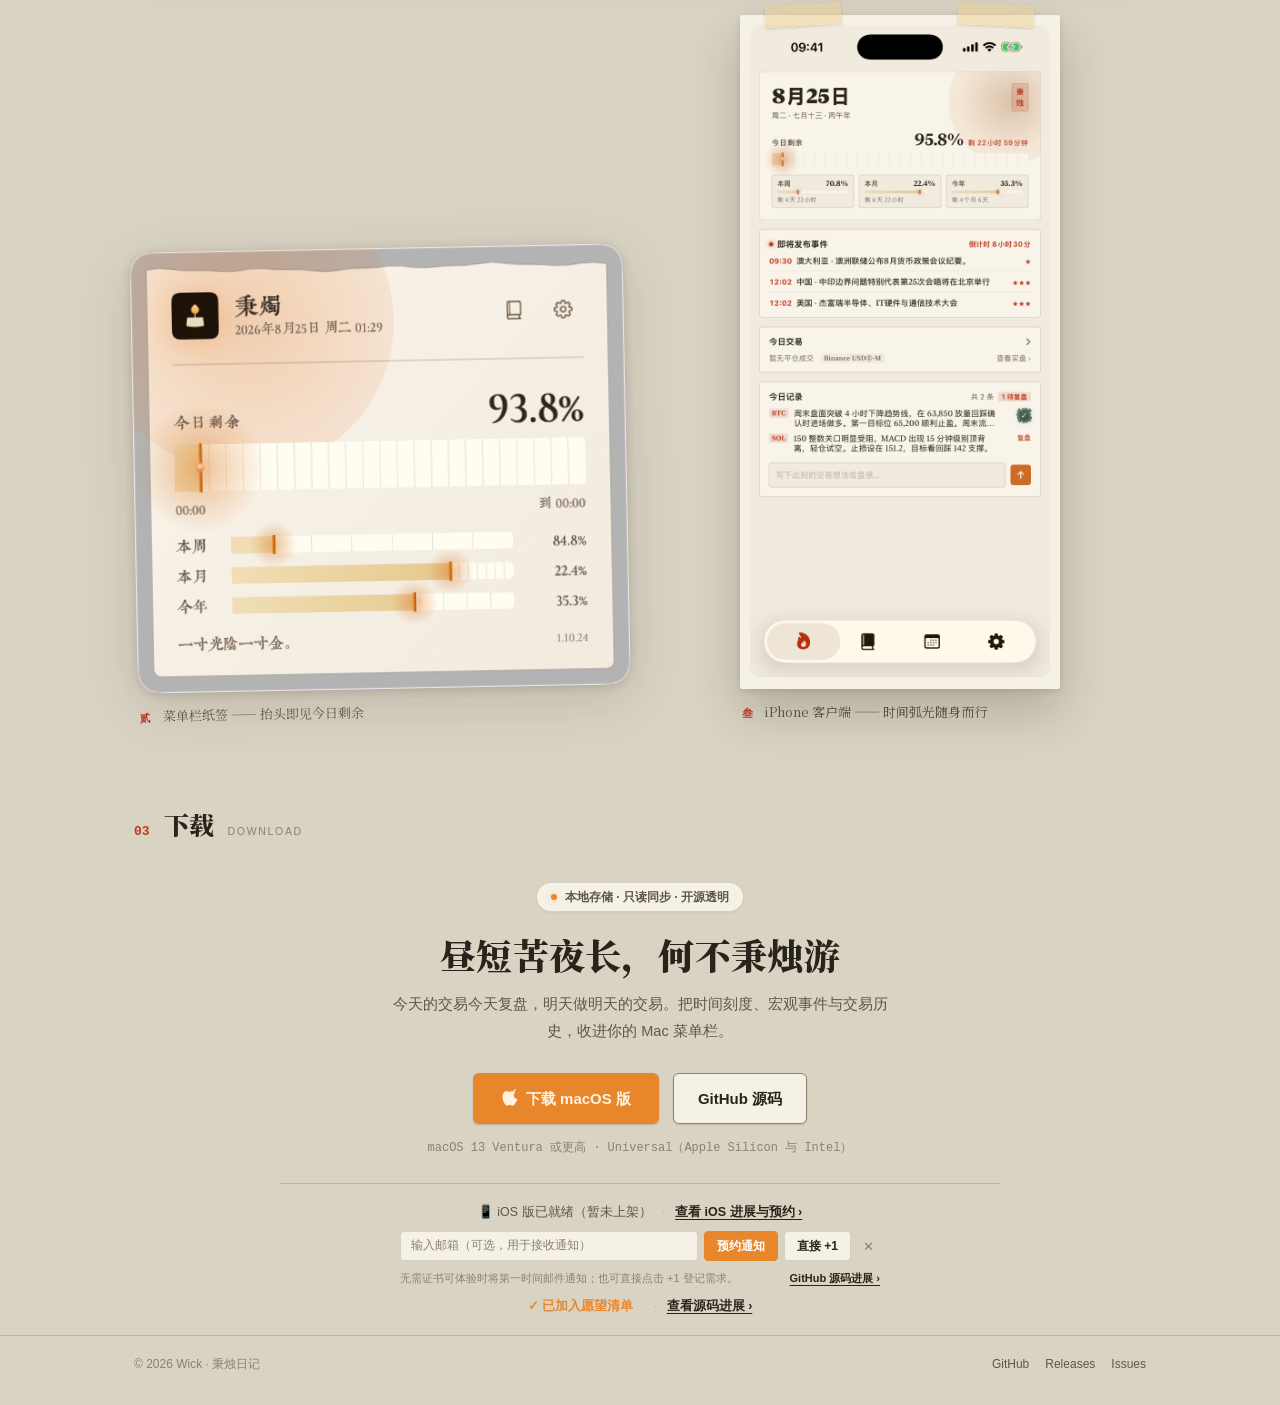
==== commit 461c3cc9: "feat(landing): 添加克制的 iOS 愿望清单与需求统计 (+1/邮箱预约) - 改造落地页下载区的“查看 iOS 进展”链接为交互式愿望条 - 支持输入邮箱预约首发通知或直接一键 +1 " ====
--- a/landing/index.html
+++ b/landing/index.html
@@ -198,10 +198,30 @@
         <p class="dl-meta" data-i18n="dl.meta">macOS 13 Ventura 或更高 · Universal（Apple Silicon 与 Intel）</p>
       </div>
 
-      <div class="pitch-ios-strip">
-        <span data-i18n="dl.ios.text">📱 iOS 版即将上架 App Store</span>
-        <span class="sep">·</span>
-        <a href="https://github.com/miaoz/wick/tree/main/ios" target="_blank" rel="noopener" data-i18n="dl.ios.link">查看 iOS 进展 ›</a>
+      <div class="pitch-ios-strip" id="ios-wishlist-box">
+        <div class="ios-strip-default" id="ios-strip-default">
+          <span data-i18n="dl.ios.text">📱 iOS 版已就绪（暂未上架）</span>
+          <span class="sep">·</span>
+          <button type="button" class="ios-link-btn" id="ios-wish-trigger" data-i18n="dl.ios.link">查看 iOS 进展与预约 ›</button>
+        </div>
+        <div class="ios-strip-form" id="ios-strip-form" hidden>
+          <div class="ios-form-row">
+            <input type="email" class="ios-email-input" id="ios-email-input" placeholder="输入邮箱（可选，用于接收通知）" data-i18n-ph="dl.ios.ph" autocomplete="email" autocorrect="off" autocapitalize="off" spellcheck="false">
+            <button type="button" class="ios-submit-btn" id="ios-submit-btn" data-i18n="dl.ios.submit">预约通知</button>
+            <button type="button" class="ios-plusone-btn" id="ios-plusone-btn" data-i18n="dl.ios.plusone">直接 +1</button>
+            <button type="button" class="ios-close-btn" id="ios-close-btn" aria-label="Close">✕</button>
+          </div>
+          <div class="ios-form-hint">
+            <span class="hint-text" data-i18n="dl.ios.hint">无需证书可体验时将第一时间邮件通知；也可直接点击 +1 登记需求。</span>
+            <a href="https://github.com/miaoz/wick/tree/main/ios" target="_blank" rel="noopener" class="ios-github-link" data-i18n="dl.ios.source">GitHub 源码进展 ›</a>
+          </div>
+        </div>
+        <div class="ios-strip-done" id="ios-strip-done" hidden>
+          <span class="done-seal" data-i18n="dl.ios.done">✓ 已加入愿望清单</span>
+          <span class="done-count" id="ios-done-count"></span>
+          <span class="sep">·</span>
+          <a href="https://github.com/miaoz/wick/tree/main/ios" target="_blank" rel="noopener" data-i18n="dl.ios.source">查看源码进展 ›</a>
+        </div>
       </div>
     </div>
   </section>
--- a/landing/style.css
+++ b/landing/style.css
@@ -511,22 +511,135 @@
   padding: 18px 0;
   border-top: 1px solid var(--rule);
   display: flex;
+  flex-direction: column;
+  align-items: center;
+  justify-content: center;
+  gap: 8px;
+  font-size: 12.5px;
+  color: var(--ink-2);
+}
+.ios-strip-default, .ios-strip-done {
+  display: flex;
   align-items: center;
   justify-content: center;
   gap: 10px;
-  font-size: 12.5px;
-  color: var(--ink-2);
   flex-wrap: wrap;
 }
 .pitch-ios-strip .sep { color: var(--rule); }
-.pitch-ios-strip a {
+.pitch-ios-strip a, .ios-link-btn {
   color: var(--ink-1);
   text-decoration: underline;
   text-underline-offset: 3px;
   font-weight: 600;
   transition: color 150ms ease;
 }
-.pitch-ios-strip a:hover { color: var(--ember); }
+.ios-link-btn {
+  background: none;
+  border: none;
+  padding: 0;
+  margin: 0;
+  font-family: inherit;
+  font-size: inherit;
+  cursor: pointer;
+}
+.pitch-ios-strip a:hover, .ios-link-btn:hover { color: var(--ember); }
+
+.ios-strip-form {
+  display: flex;
+  flex-direction: column;
+  align-items: center;
+  gap: 8px;
+  width: 100%;
+  max-width: 480px;
+}
+.ios-form-row {
+  display: flex;
+  align-items: center;
+  gap: 6px;
+  width: 100%;
+  flex-wrap: wrap;
+  justify-content: center;
+}
+.ios-email-input {
+  flex: 1;
+  min-width: 180px;
+  height: 30px;
+  padding: 0 10px;
+  background: var(--paper-hi);
+  border: 1px solid var(--rule);
+  border-radius: 4px;
+  font-family: var(--f-mono);
+  font-size: 12px;
+  color: var(--ink-1);
+  outline: none;
+  transition: border-color 150ms ease;
+}
+.ios-email-input:focus {
+  border-color: var(--ember);
+}
+.ios-email-input::placeholder {
+  color: var(--ink-3);
+}
+.ios-submit-btn, .ios-plusone-btn {
+  height: 30px;
+  padding: 0 12px;
+  border-radius: 4px;
+  font-family: inherit;
+  font-size: 12px;
+  font-weight: 600;
+  cursor: pointer;
+  transition: all 150ms ease;
+  white-space: nowrap;
+}
+.ios-submit-btn {
+  background: var(--ember);
+  color: #fff;
+  border: 1px solid var(--ember);
+}
+.ios-submit-btn:hover {
+  filter: brightness(1.08);
+}
+.ios-plusone-btn {
+  background: var(--paper-hi);
+  color: var(--ink-1);
+  border: 1px solid var(--rule);
+}
+.ios-plusone-btn:hover {
+  border-color: var(--ink-2);
+  background: var(--paper);
+}
+.ios-close-btn {
+  background: none;
+  border: none;
+  color: var(--ink-3);
+  font-size: 13px;
+  padding: 4px 6px;
+  cursor: pointer;
+}
+.ios-close-btn:hover {
+  color: var(--ink-1);
+}
+.ios-form-hint {
+  display: flex;
+  align-items: center;
+  justify-content: space-between;
+  width: 100%;
+  font-size: 11px;
+  color: var(--ink-3);
+  gap: 8px;
+  flex-wrap: wrap;
+}
+.done-seal {
+  display: inline-flex;
+  align-items: center;
+  gap: 4px;
+  color: var(--ember);
+  font-weight: 600;
+}
+.done-count {
+  color: var(--ink-2);
+  font-size: 12px;
+}
 
 
 /* ---------- 页脚 ---------- */
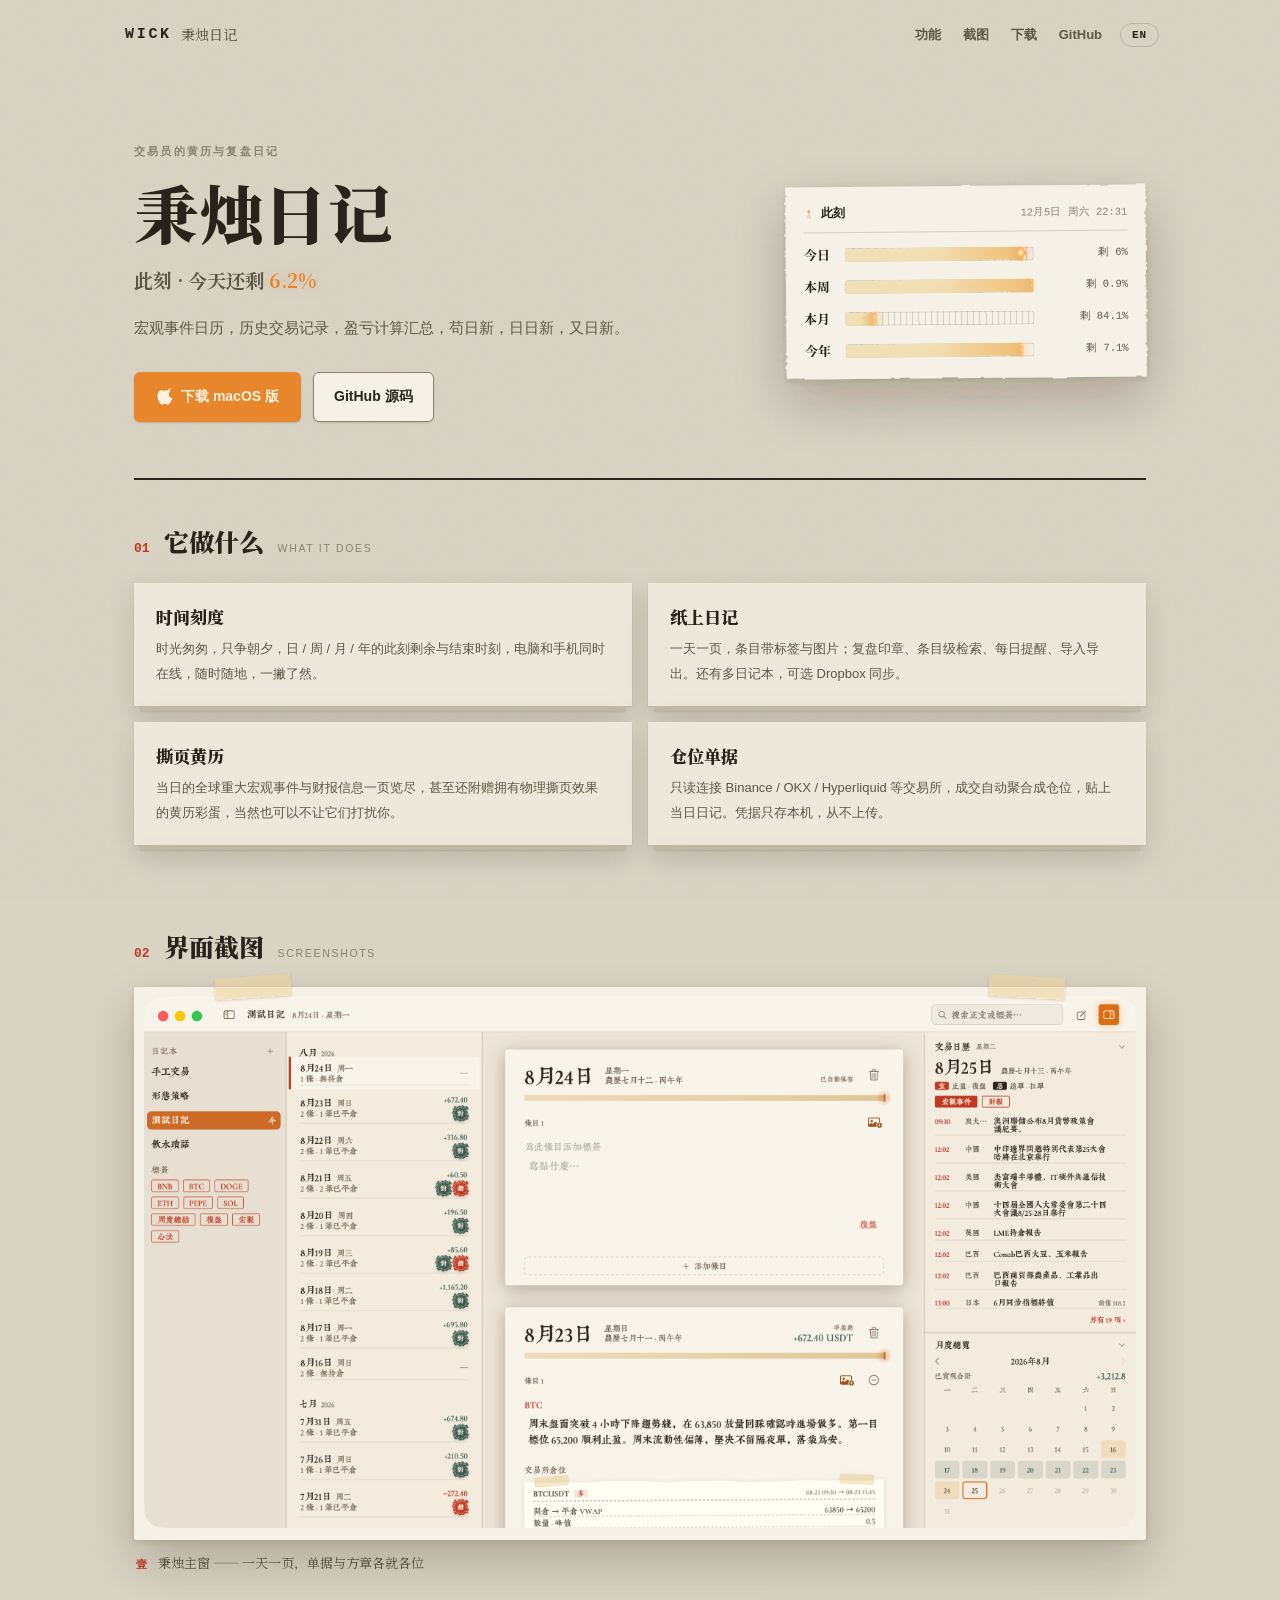
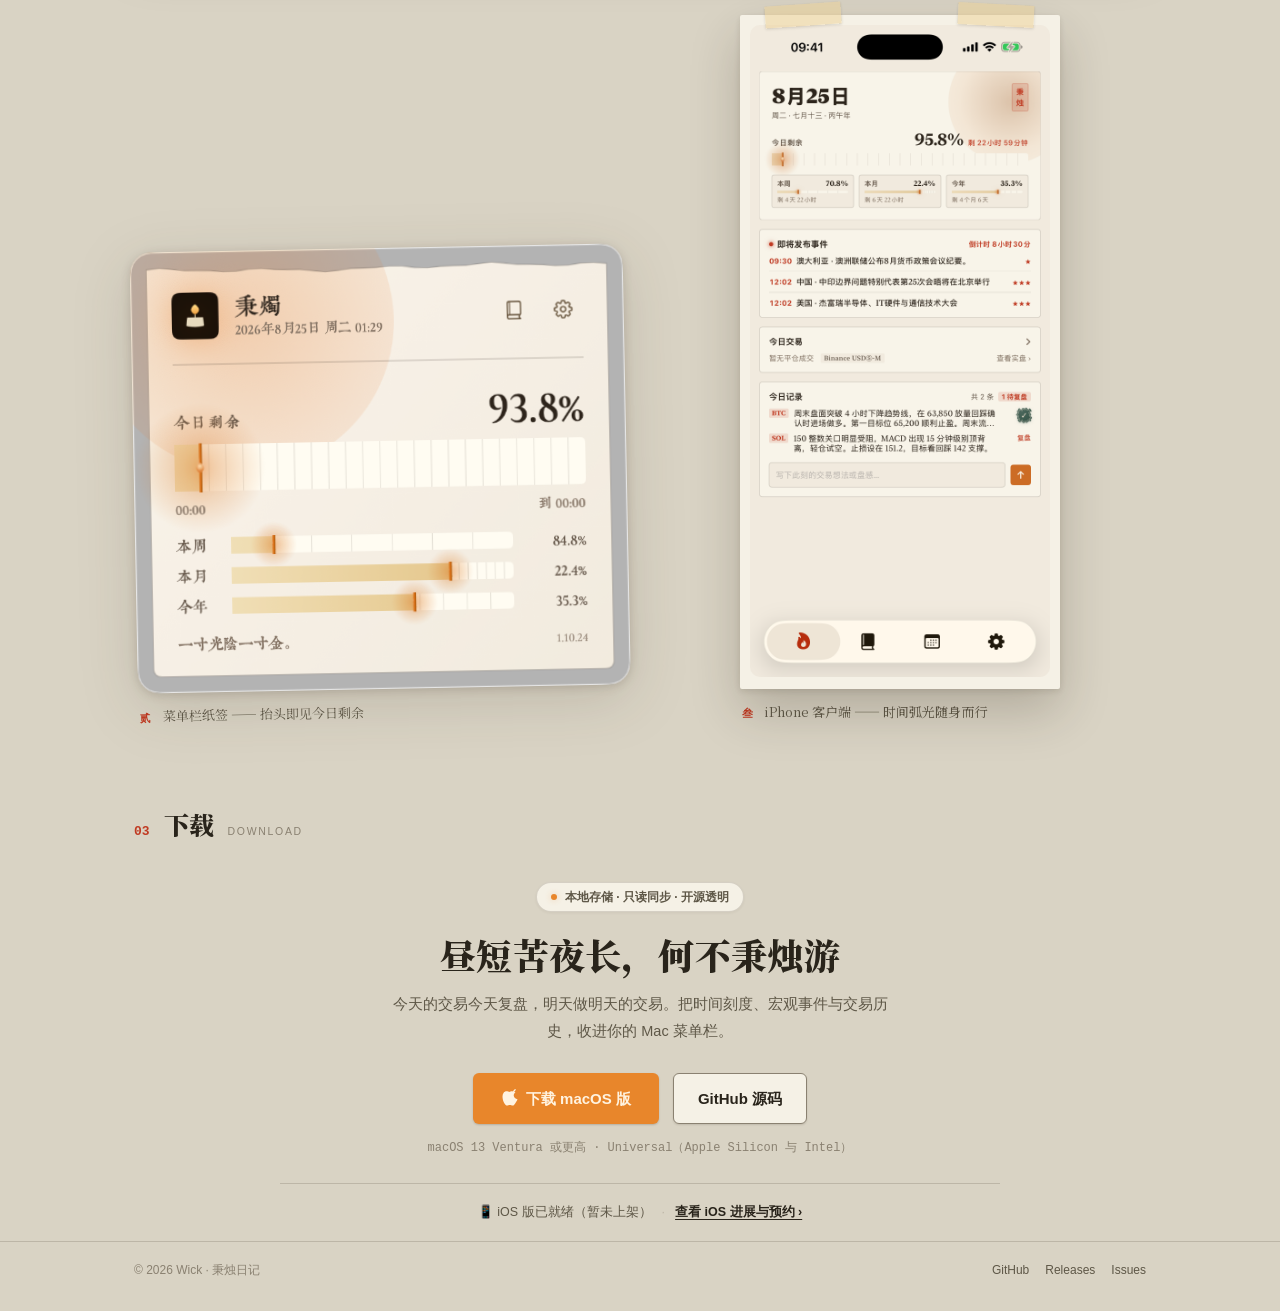
==== commit c6c24c06: "feat(landing): 精简 iOS 愿望清单交互与按钮顺序 - 默认严格隐藏输入框，仅保留单行「查看 iOS 进展与预约」触发器 - 将「想要」置于操作行最前，邮箱输入框与「预约通知」置于后方" ====
--- a/landing/index.html
+++ b/landing/index.html
@@ -206,14 +206,10 @@
         </div>
         <div class="ios-strip-form" id="ios-strip-form" hidden>
           <div class="ios-form-row">
-            <input type="email" class="ios-email-input" id="ios-email-input" placeholder="输入邮箱（可选，用于接收通知）" data-i18n-ph="dl.ios.ph" autocomplete="email" autocorrect="off" autocapitalize="off" spellcheck="false">
+            <button type="button" class="ios-plusone-btn" id="ios-plusone-btn" data-i18n="dl.ios.plusone">想要</button>
+            <input type="email" class="ios-email-input" id="ios-email-input" placeholder="输入邮箱（可选，接收通知）" data-i18n-ph="dl.ios.ph" autocomplete="email" autocorrect="off" autocapitalize="off" spellcheck="false">
             <button type="button" class="ios-submit-btn" id="ios-submit-btn" data-i18n="dl.ios.submit">预约通知</button>
-            <button type="button" class="ios-plusone-btn" id="ios-plusone-btn" data-i18n="dl.ios.plusone">直接 +1</button>
             <button type="button" class="ios-close-btn" id="ios-close-btn" aria-label="Close">✕</button>
-          </div>
-          <div class="ios-form-hint">
-            <span class="hint-text" data-i18n="dl.ios.hint">无需证书可体验时将第一时间邮件通知；也可直接点击 +1 登记需求。</span>
-            <a href="https://github.com/miaoz/wick/tree/main/ios" target="_blank" rel="noopener" class="ios-github-link" data-i18n="dl.ios.source">GitHub 源码进展 ›</a>
           </div>
         </div>
         <div class="ios-strip-done" id="ios-strip-done" hidden>
--- a/landing/style.css
+++ b/landing/style.css
@@ -506,6 +506,9 @@
   color: var(--ink-3);
   text-align: center;
 }
+/* ---------- 通用 hidden 属性防覆盖 ---------- */
+[hidden] { display: none !important; }
+
 .pitch-ios-strip {
   margin-top: 24px;
   padding: 18px 0;
@@ -560,9 +563,26 @@
   flex-wrap: wrap;
   justify-content: center;
 }
+.ios-plusone-btn {
+  height: 30px;
+  padding: 0 14px;
+  border-radius: 4px;
+  font-family: inherit;
+  font-size: 12px;
+  font-weight: 600;
+  cursor: pointer;
+  background: var(--ember);
+  color: #fff;
+  border: 1px solid var(--ember);
+  transition: filter 150ms ease;
+  white-space: nowrap;
+}
+.ios-plusone-btn:hover {
+  filter: brightness(1.08);
+}
 .ios-email-input {
   flex: 1;
-  min-width: 180px;
+  min-width: 160px;
   height: 30px;
   padding: 0 10px;
   background: var(--paper-hi);
@@ -580,7 +600,7 @@
 .ios-email-input::placeholder {
   color: var(--ink-3);
 }
-.ios-submit-btn, .ios-plusone-btn {
+.ios-submit-btn {
   height: 30px;
   padding: 0 12px;
   border-radius: 4px;
@@ -588,23 +608,13 @@
   font-size: 12px;
   font-weight: 600;
   cursor: pointer;
-  transition: all 150ms ease;
-  white-space: nowrap;
-}
-.ios-submit-btn {
-  background: var(--ember);
-  color: #fff;
-  border: 1px solid var(--ember);
-}
-.ios-submit-btn:hover {
-  filter: brightness(1.08);
-}
-.ios-plusone-btn {
   background: var(--paper-hi);
   color: var(--ink-1);
   border: 1px solid var(--rule);
-}
-.ios-plusone-btn:hover {
+  transition: all 150ms ease;
+  white-space: nowrap;
+}
+.ios-submit-btn:hover {
   border-color: var(--ink-2);
   background: var(--paper);
 }
@@ -618,16 +628,6 @@
 }
 .ios-close-btn:hover {
   color: var(--ink-1);
-}
-.ios-form-hint {
-  display: flex;
-  align-items: center;
-  justify-content: space-between;
-  width: 100%;
-  font-size: 11px;
-  color: var(--ink-3);
-  gap: 8px;
-  flex-wrap: wrap;
 }
 .done-seal {
   display: inline-flex;
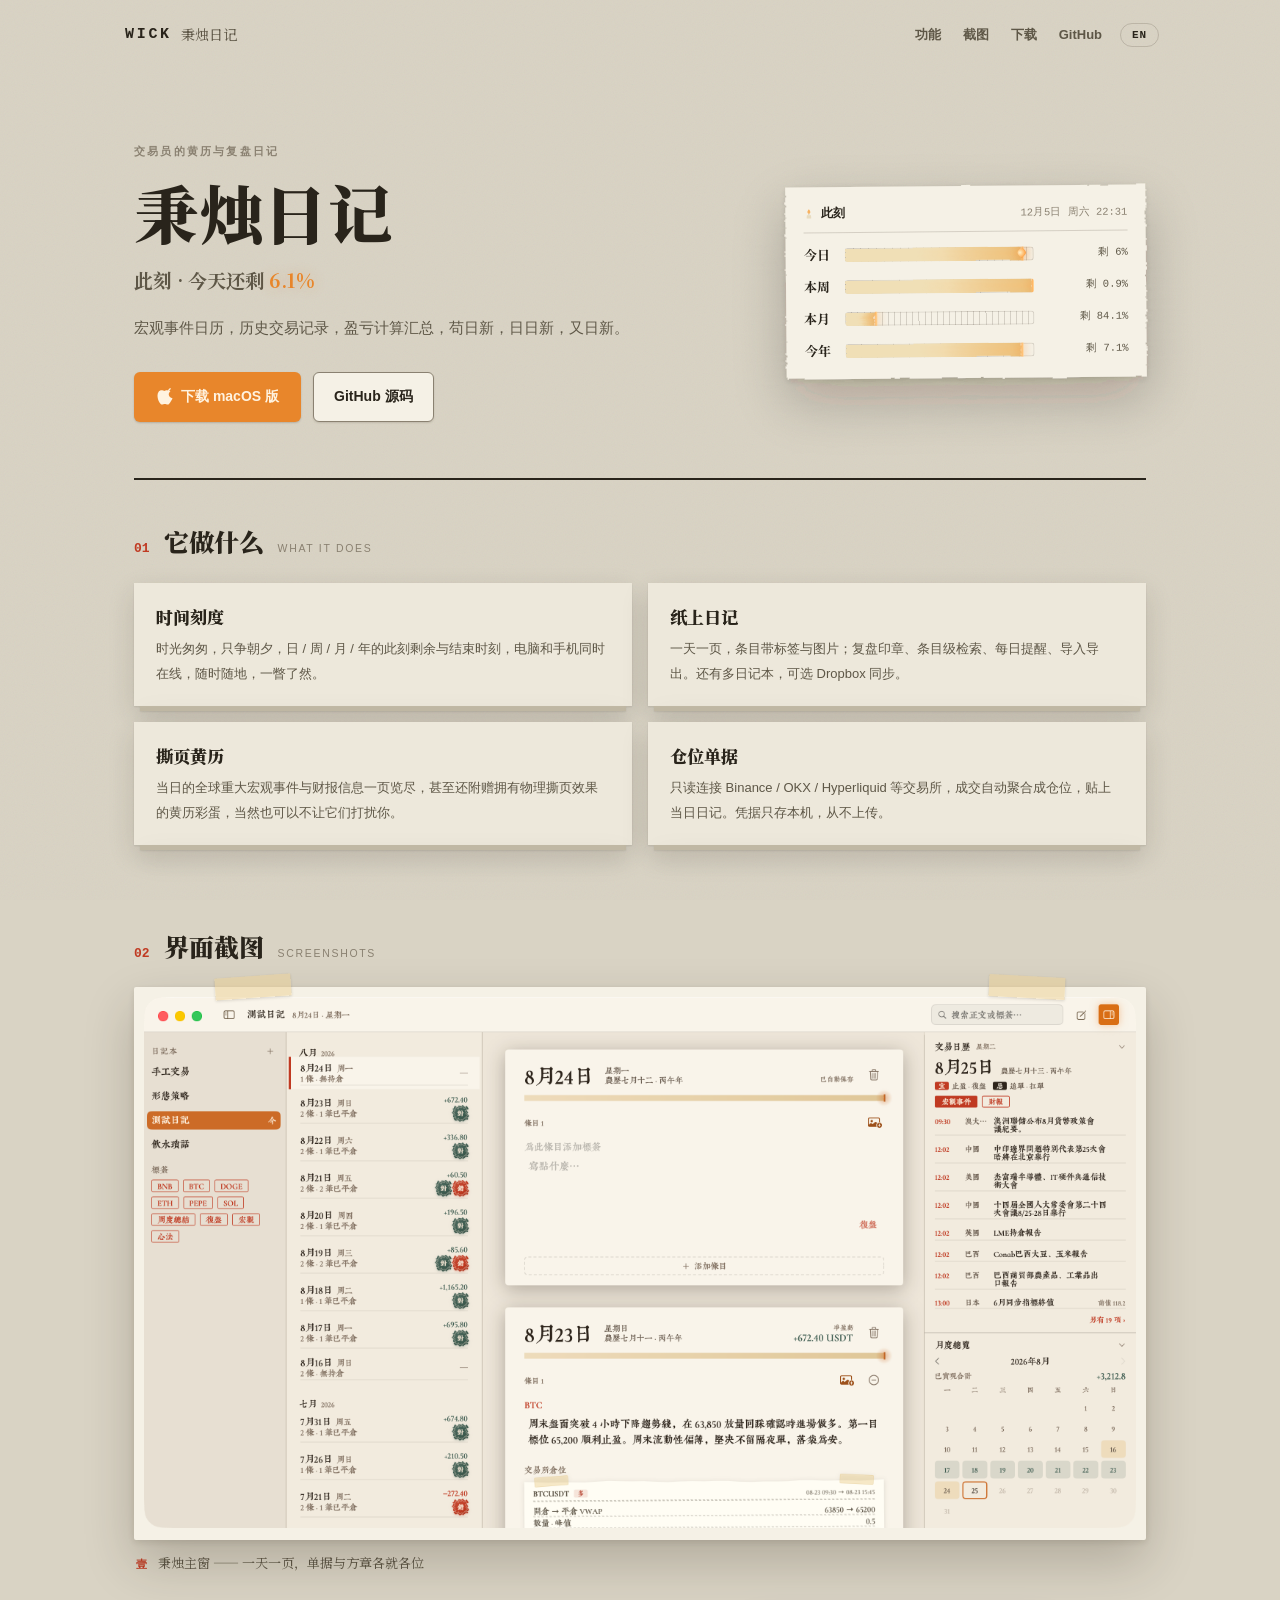
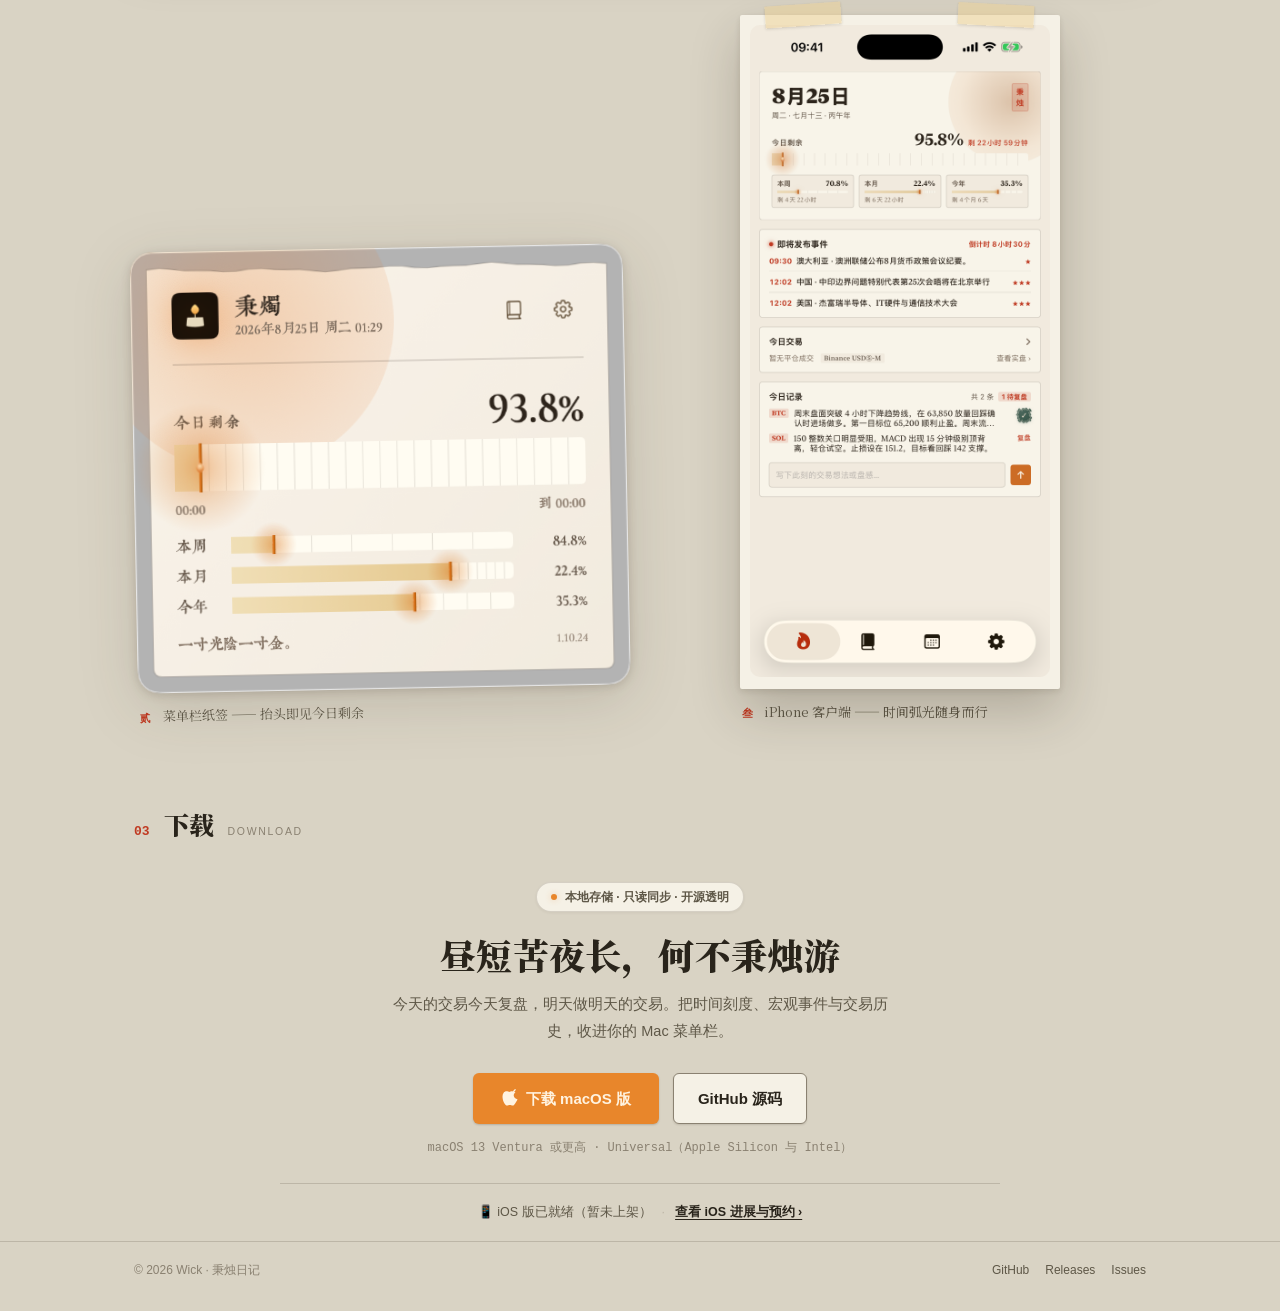
==== commit 3da2106f: "fix(landing): 修正错别字「一撇了然」为「一瞥了然」" ====
--- a/landing/index.html
+++ b/landing/index.html
@@ -123,7 +123,7 @@
     <div class="feat-grid">
       <div class="feat">
         <h3 data-i18n="feat1.h">时间刻度</h3>
-        <p data-i18n="feat1.p">时光匆匆，只争朝夕，日 / 周 / 月 / 年的此刻剩余与结束时刻，电脑和手机同时在线，随时随地，一撇了然。</p>
+        <p data-i18n="feat1.p">时光匆匆，只争朝夕，日 / 周 / 月 / 年的此刻剩余与结束时刻，电脑和手机同时在线，随时随地，一瞥了然。</p>
       </div>
       <div class="feat">
         <h3 data-i18n="feat2.h">纸上日记</h3>
@@ -207,8 +207,10 @@
         <div class="ios-strip-form" id="ios-strip-form" hidden>
           <div class="ios-form-row">
             <button type="button" class="ios-plusone-btn" id="ios-plusone-btn" data-i18n="dl.ios.plusone">想要</button>
-            <input type="email" class="ios-email-input" id="ios-email-input" placeholder="输入邮箱（可选，接收通知）" data-i18n-ph="dl.ios.ph" autocomplete="email" autocorrect="off" autocapitalize="off" spellcheck="false">
-            <button type="button" class="ios-submit-btn" id="ios-submit-btn" data-i18n="dl.ios.submit">预约通知</button>
+            <div class="ios-email-wrap">
+              <input type="email" class="ios-email-input" id="ios-email-input" placeholder="输入邮箱（可选，接收通知）" data-i18n-ph="dl.ios.ph" autocomplete="email" autocorrect="off" autocapitalize="off" spellcheck="false">
+              <button type="button" class="ios-submit-btn" id="ios-submit-btn" data-i18n="dl.ios.submit">预约通知</button>
+            </div>
             <button type="button" class="ios-close-btn" id="ios-close-btn" aria-label="Close">✕</button>
           </div>
         </div>
--- a/landing/style.css
+++ b/landing/style.css
@@ -553,18 +553,24 @@
   align-items: center;
   gap: 8px;
   width: 100%;
-  max-width: 480px;
+  max-width: 500px;
 }
 .ios-form-row {
   display: flex;
   align-items: center;
   gap: 6px;
   width: 100%;
-  flex-wrap: wrap;
   justify-content: center;
 }
+.ios-email-wrap {
+  display: flex;
+  align-items: center;
+  gap: 6px;
+  flex: 1;
+  min-width: 220px;
+}
 .ios-plusone-btn {
-  height: 30px;
+  height: 32px;
   padding: 0 14px;
   border-radius: 4px;
   font-family: inherit;
@@ -576,20 +582,21 @@
   border: 1px solid var(--ember);
   transition: filter 150ms ease;
   white-space: nowrap;
+  touch-action: manipulation;
 }
 .ios-plusone-btn:hover {
   filter: brightness(1.08);
 }
 .ios-email-input {
   flex: 1;
-  min-width: 160px;
-  height: 30px;
+  min-width: 120px;
+  height: 32px;
   padding: 0 10px;
   background: var(--paper-hi);
   border: 1px solid var(--rule);
   border-radius: 4px;
   font-family: var(--f-mono);
-  font-size: 12px;
+  font-size: 13px;
   color: var(--ink-1);
   outline: none;
   transition: border-color 150ms ease;
@@ -601,7 +608,7 @@
   color: var(--ink-3);
 }
 .ios-submit-btn {
-  height: 30px;
+  height: 32px;
   padding: 0 12px;
   border-radius: 4px;
   font-family: inherit;
@@ -613,6 +620,7 @@
   border: 1px solid var(--rule);
   transition: all 150ms ease;
   white-space: nowrap;
+  touch-action: manipulation;
 }
 .ios-submit-btn:hover {
   border-color: var(--ink-2);
@@ -622,9 +630,10 @@
   background: none;
   border: none;
   color: var(--ink-3);
-  font-size: 13px;
+  font-size: 14px;
   padding: 4px 6px;
   cursor: pointer;
+  touch-action: manipulation;
 }
 .ios-close-btn:hover {
   color: var(--ink-1);
@@ -639,6 +648,37 @@
 .done-count {
   color: var(--ink-2);
   font-size: 12px;
+}
+
+@media (max-width: 560px) {
+  .ios-form-row {
+    flex-wrap: wrap;
+    gap: 8px;
+  }
+  .ios-plusone-btn {
+    flex: 1;
+    height: 38px;
+    font-size: 14px;
+  }
+  .ios-email-wrap {
+    width: 100%;
+    min-width: 100%;
+    gap: 6px;
+  }
+  .ios-email-input {
+    height: 38px;
+    font-size: 16px; /* 16px 彻底杜绝 iOS Safari 聚焦输入框时强制页面放大 */
+    padding: 0 12px;
+  }
+  .ios-submit-btn {
+    height: 38px;
+    font-size: 13px;
+    padding: 0 14px;
+  }
+  .ios-close-btn {
+    height: 38px;
+    padding: 0 8px;
+  }
 }
 
 
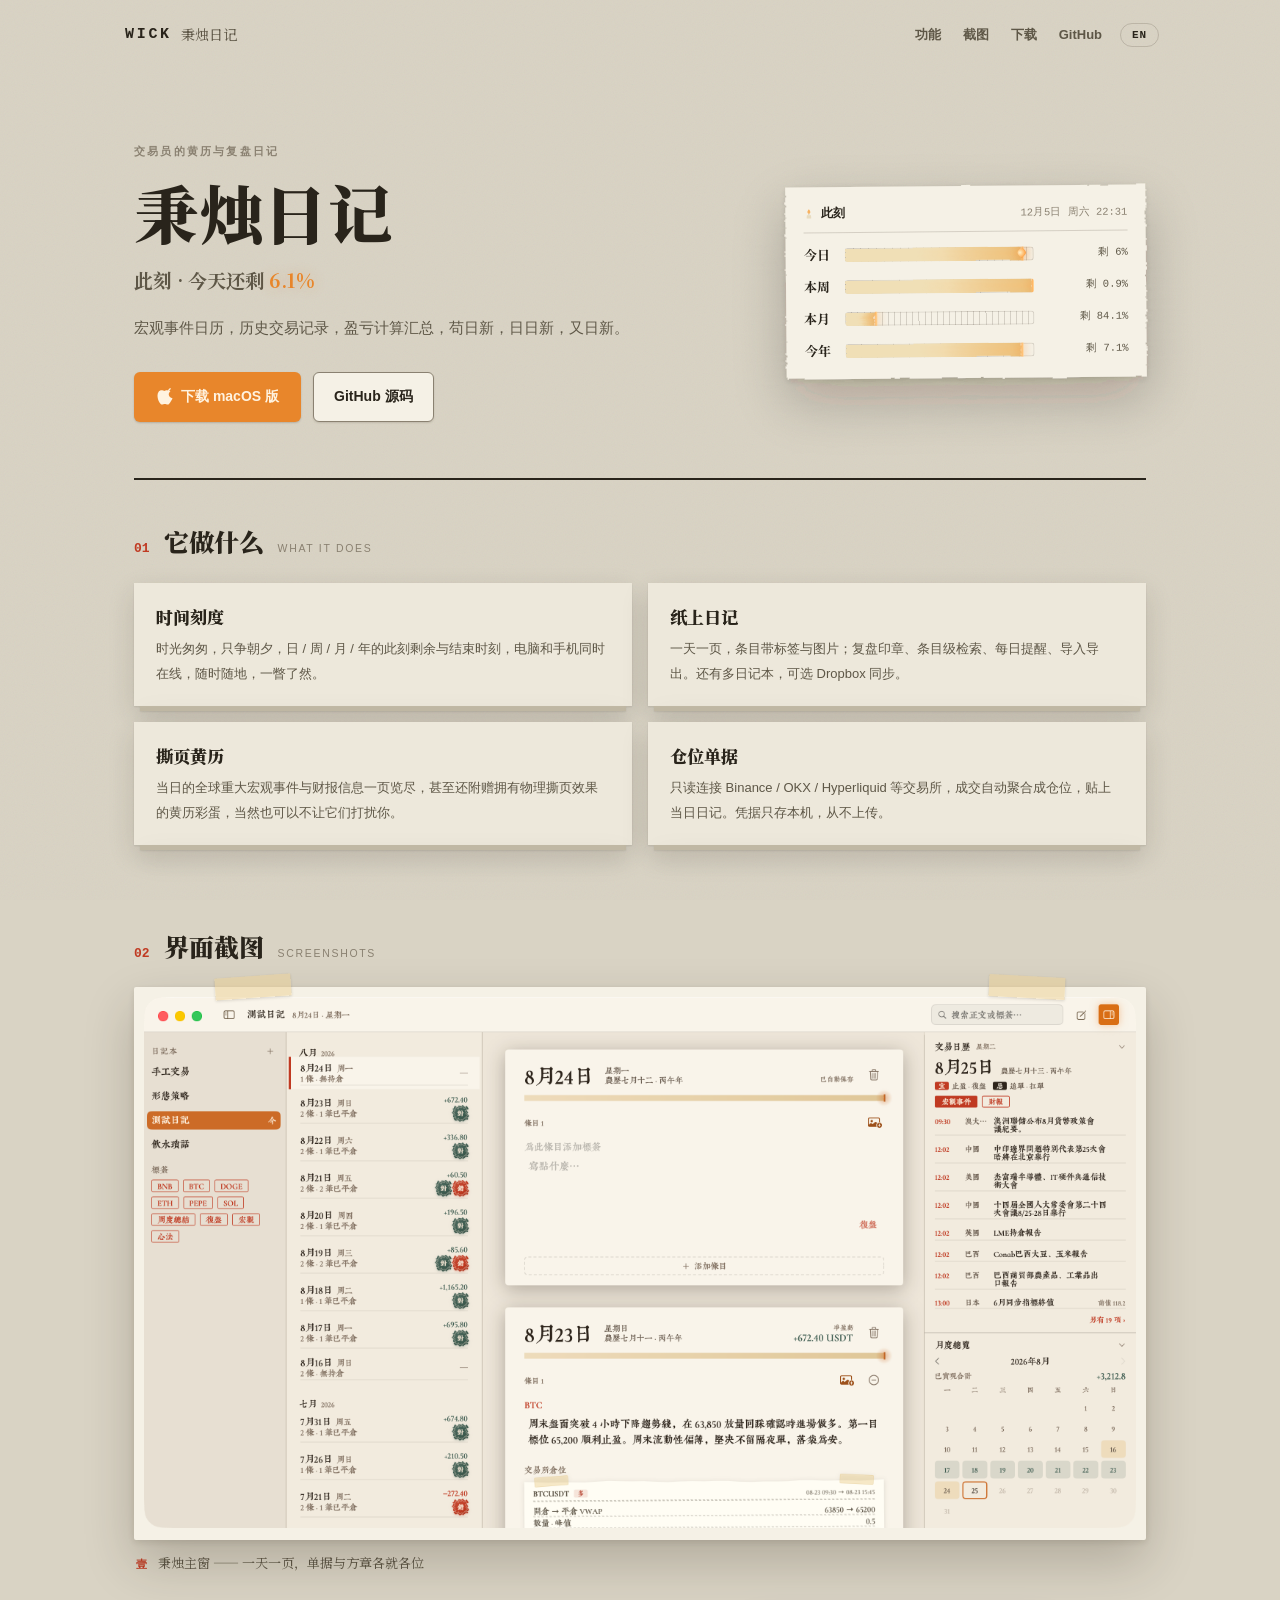
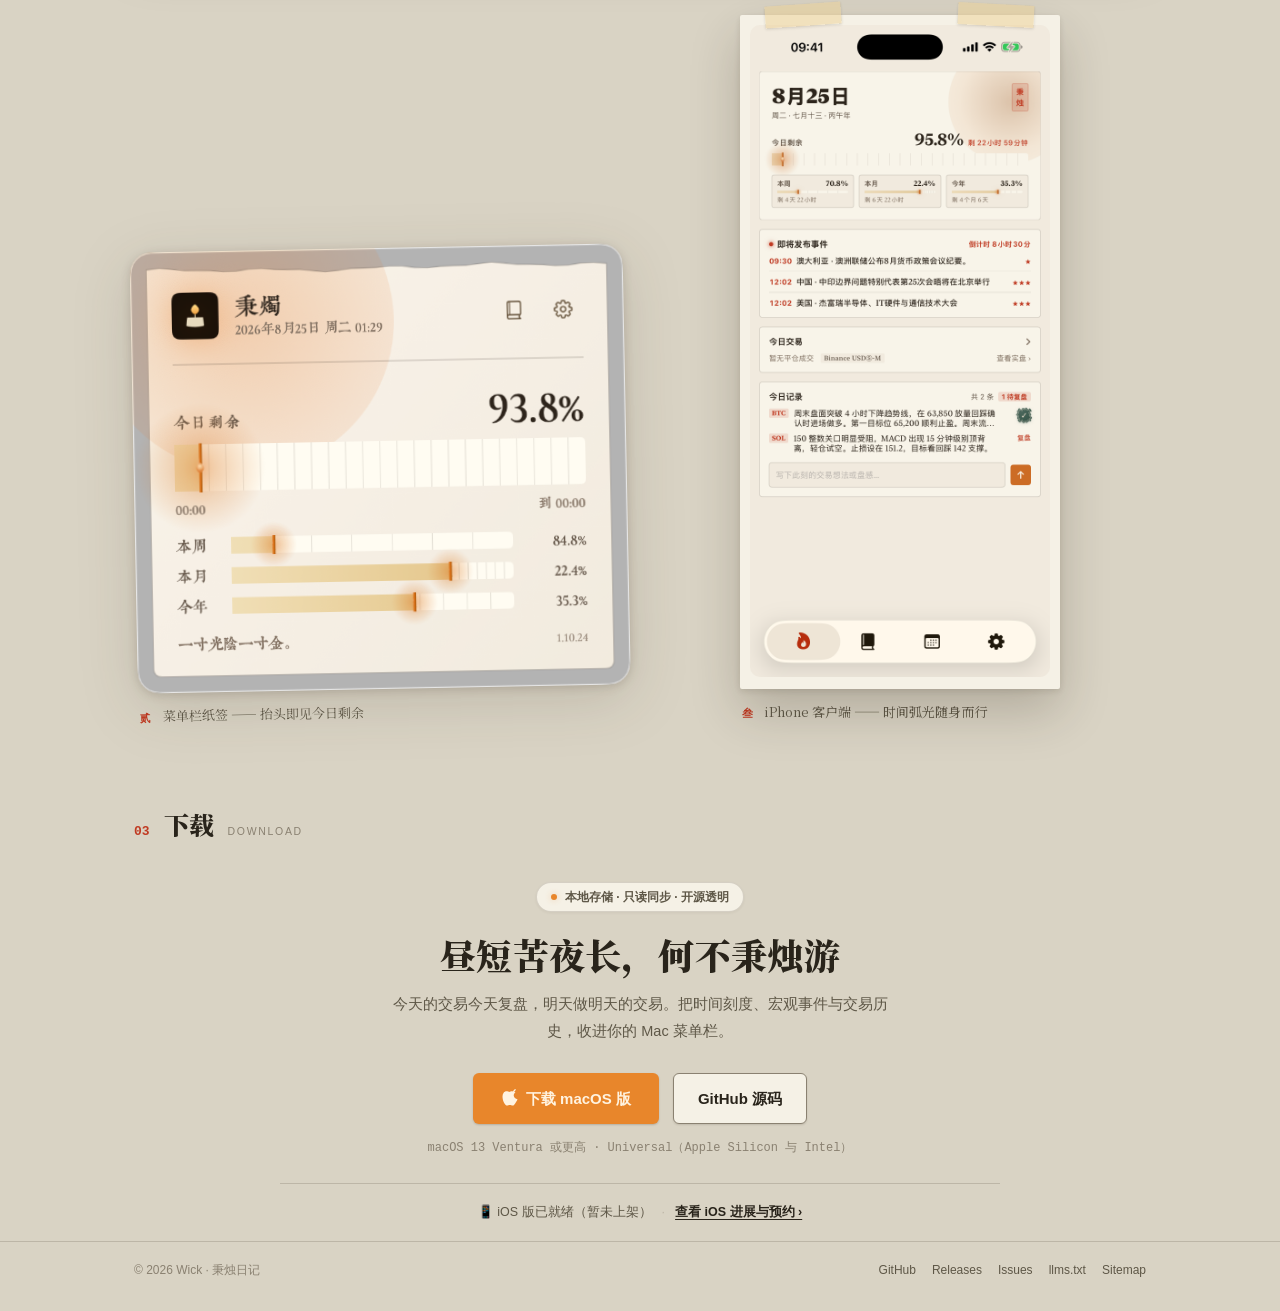
==== commit a296a91b: "feat(landing): improve agent readiness with content negotiation, json-ld, and llms.txt" ====
--- a/landing/index.html
+++ b/landing/index.html
@@ -12,6 +12,80 @@
 <meta property="og:description" content="macOS 菜单栏应用：时间弧光 · 复盘日记 · 撕页黄历 · 只读仓位。本地存储，无账号，无遥测。">
 <meta property="og:image" content="assets/app-icon.png">
 <link rel="icon" href="assets/app-icon.png">
+<link rel="canonical" href="https://wick.bitfroth.com/">
+<link rel="alternate" type="text/markdown" href="/index.md" title="Markdown">
+<link rel="alternate" type="text/markdown" href="/llms.txt" title="LLM Guidance">
+<link rel="sitemap" type="application/xml" href="/sitemap.xml" title="Sitemap">
+<script type="application/ld+json">
+{
+  "@context": "https://schema.org",
+  "@graph": [
+    {
+      "@type": "SoftwareApplication",
+      "@id": "https://wick.bitfroth.com/#software",
+      "name": "Wick",
+      "alternateName": [
+        "秉烛日记",
+        "Wick · 秉烛日记",
+        "Wick Journal"
+      ],
+      "description": "macOS 菜单栏应用：日 / 周 / 月 / 年剩余进度、一天一页复盘日记、撕页黄历与只读仓位单据。本地存储，无账号，无遥测。A native macOS menu bar app for traders featuring time progress tracking, daily journaling, economic calendar, and read-only crypto exchange position receipts.",
+      "url": "https://wick.bitfroth.com/",
+      "applicationCategory": "FinanceApplication",
+      "operatingSystem": "macOS 13.0 or later",
+      "downloadUrl": "https://dl.bitfroth.com/wick/Wick.zip",
+      "offers": {
+        "@type": "Offer",
+        "price": "0",
+        "priceCurrency": "USD",
+        "availability": "https://schema.org/InStock"
+      },
+      "author": {
+        "@type": "Organization",
+        "@id": "https://wick.bitfroth.com/#organization",
+        "name": "bitfroth",
+        "url": "https://github.com/miaoz"
+      },
+      "publisher": {
+        "@id": "https://wick.bitfroth.com/#organization"
+      },
+      "sameAs": [
+        "https://github.com/miaoz/wick"
+      ],
+      "screenshot": [
+        "https://wick.bitfroth.com/assets/screenshot-journal.png",
+        "https://wick.bitfroth.com/assets/screenshot-panel.png",
+        "https://wick.bitfroth.com/assets/screenshot-ios-home.png"
+      ],
+      "featureList": [
+        "Menu bar time progress tracker (Day, Week, Month, Year)",
+        "One-page-per-day trading journal with tags, images, and review seals",
+        "Macroeconomic events calendar and earnings reports",
+        "Read-only exchange position aggregation for Binance, OKX, and Hyperliquid",
+        "Physical tear-off calendar with realistic paper simulation",
+        "Zero-telemetry local storage with optional end-to-end Dropbox sync"
+      ]
+    },
+    {
+      "@type": "WebSite",
+      "@id": "https://wick.bitfroth.com/#website",
+      "url": "https://wick.bitfroth.com/",
+      "name": "Wick · 秉烛日记",
+      "description": "交易员的黄历与复盘日记 —— macOS 菜单栏应用",
+      "publisher": {
+        "@id": "https://wick.bitfroth.com/#organization"
+      },
+      "inLanguage": ["zh-Hans", "en"]
+    },
+    {
+      "@type": "Organization",
+      "@id": "https://wick.bitfroth.com/#organization",
+      "name": "bitfroth",
+      "url": "https://github.com/miaoz"
+    }
+  ]
+}
+</script>
 <script>
 /* Pre-paint: scheme / arc phase / lang — no theme flash. */
 (function () {
@@ -233,6 +307,8 @@
       <a href="https://github.com/miaoz/wick" target="_blank" rel="noopener">GitHub</a>
       <a href="https://github.com/miaoz/wick/releases" target="_blank" rel="noopener">Releases</a>
       <a href="https://github.com/miaoz/wick/issues" target="_blank" rel="noopener">Issues</a>
+      <a href="/llms.txt">llms.txt</a>
+      <a href="/sitemap.xml">Sitemap</a>
     </span>
   </div>
 </footer>
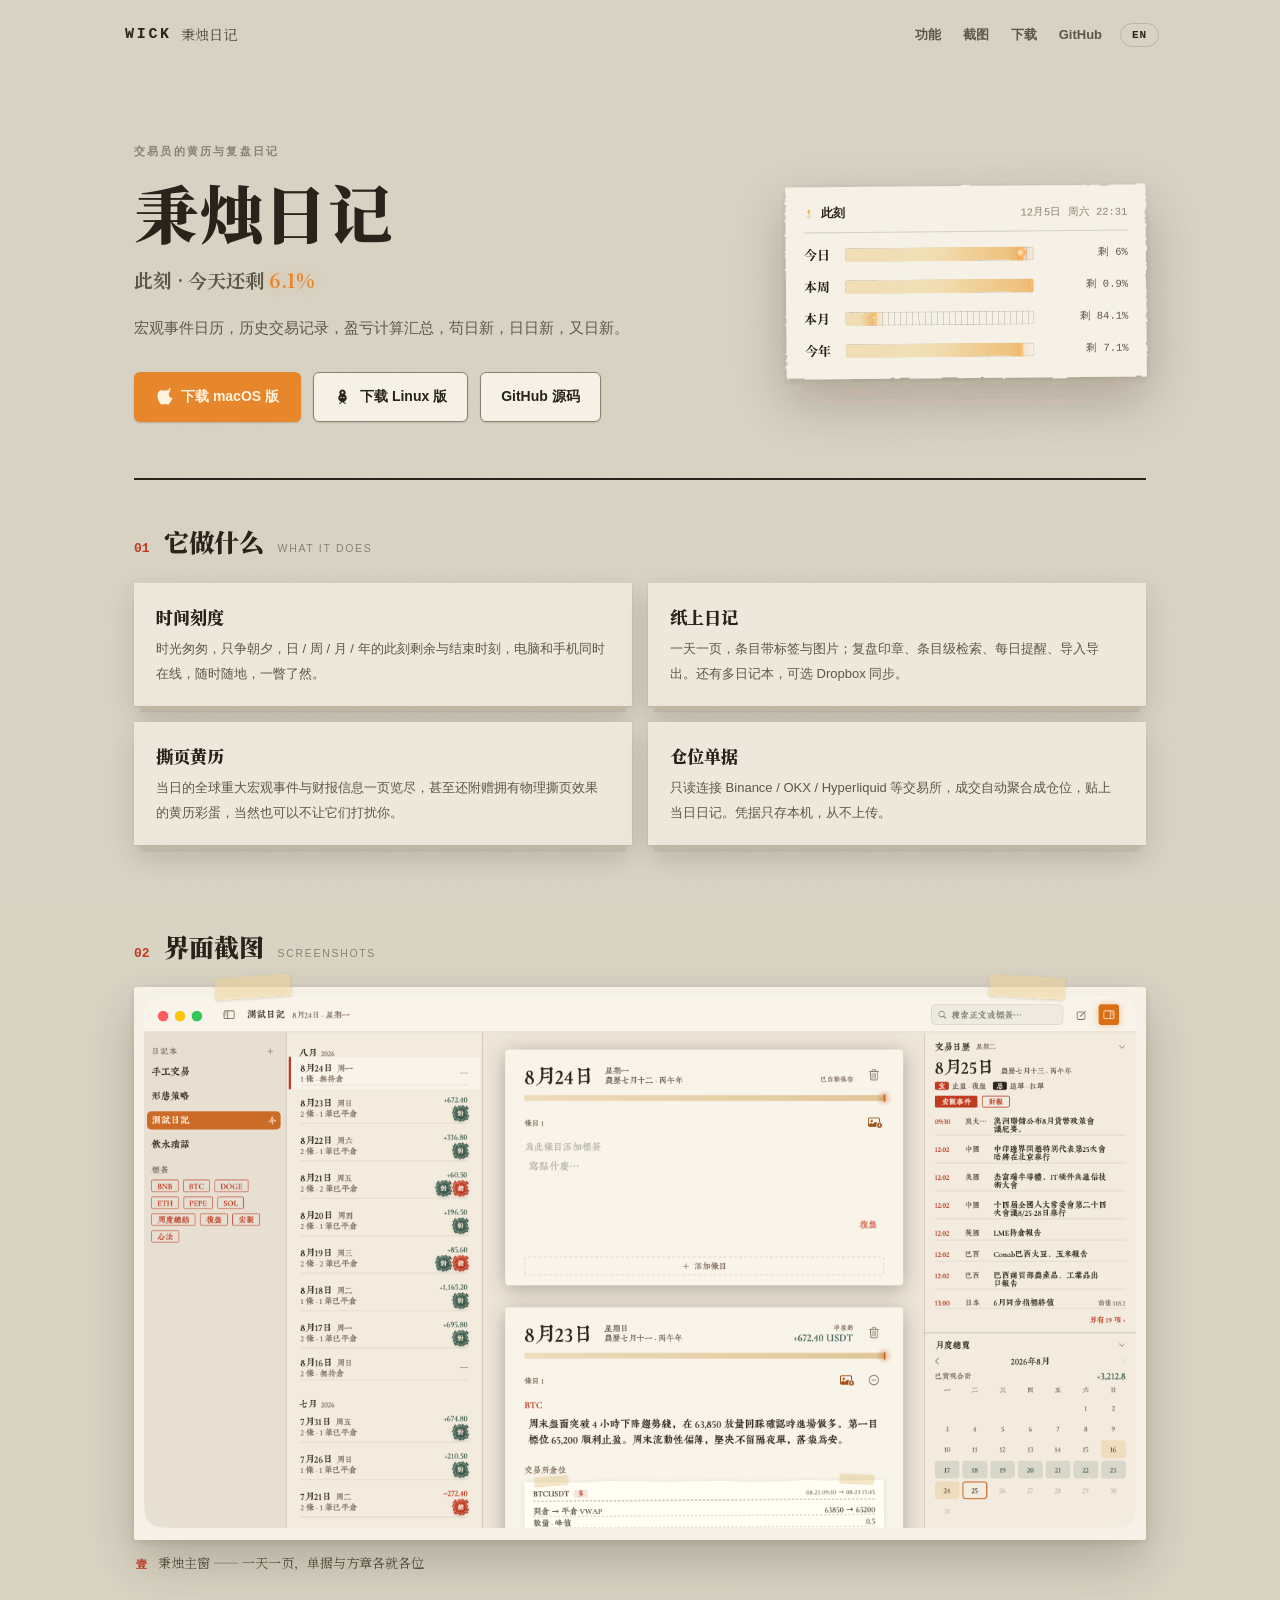
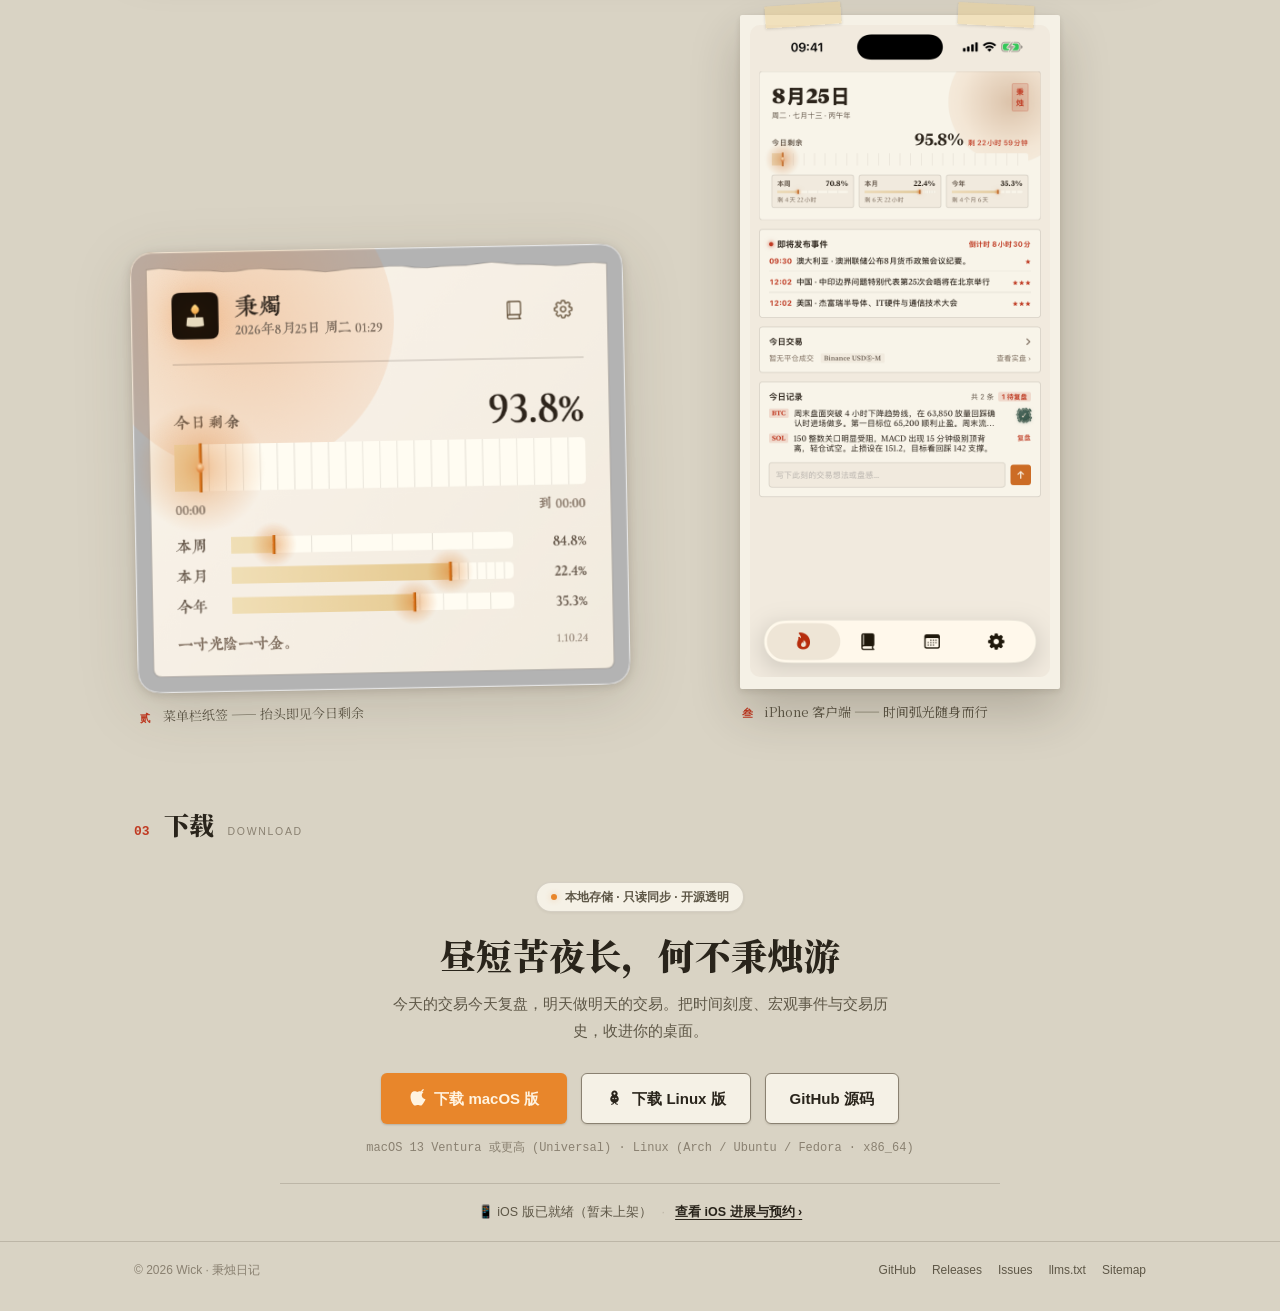
==== commit 9f1a778c: "docs: add Linux version details to documentation and landing page" ====
--- a/landing/index.html
+++ b/landing/index.html
@@ -4,12 +4,12 @@
 <meta charset="UTF-8">
 <meta name="viewport" content="width=device-width, initial-scale=1">
 <title>Wick · 秉烛日记 —— 交易员的黄历与复盘日记</title>
-<meta name="description" content="Wick · 秉烛日记 —— 交易员的黄历与复盘日记。macOS 菜单栏应用：日 / 周 / 月 / 年剩余进度、一天一页复盘日记、撕页黄历与只读仓位单据。本地存储，无账号，无遥测。">
+<meta name="description" content="Wick · 秉烛日记 —— 交易员的黄历与复盘日记。macOS 与 Linux 原生应用：日 / 周 / 月 / 年剩余进度、一天一页复盘日记、撕页黄历与只读仓位单据。本地存储，无账号，无遥测。">
 <meta name="theme-color" media="(prefers-color-scheme: light)" content="#FBF4E6">
 <meta name="theme-color" media="(prefers-color-scheme: dark)" content="#191209">
 <meta property="og:type" content="website">
 <meta property="og:title" content="Wick · 秉烛日记 —— 交易员的黄历与复盘日记">
-<meta property="og:description" content="macOS 菜单栏应用：时间弧光 · 复盘日记 · 撕页黄历 · 只读仓位。本地存储，无账号，无遥测。">
+<meta property="og:description" content="原生桌面应用（macOS / Linux / iOS）：时间弧光 · 复盘日记 · 撕页黄历 · 只读仓位。本地存储，无账号，无遥测。">
 <meta property="og:image" content="assets/app-icon.png">
 <link rel="icon" href="assets/app-icon.png">
 <link rel="canonical" href="https://wick.bitfroth.com/">
@@ -29,10 +29,10 @@
         "Wick · 秉烛日记",
         "Wick Journal"
       ],
-      "description": "macOS 菜单栏应用：日 / 周 / 月 / 年剩余进度、一天一页复盘日记、撕页黄历与只读仓位单据。本地存储，无账号，无遥测。A native macOS menu bar app for traders featuring time progress tracking, daily journaling, economic calendar, and read-only crypto exchange position receipts.",
+      "description": "原生桌面应用（macOS / Linux / iOS）：日 / 周 / 月 / 年剩余进度、一天一页复盘日记、撕页黄历与只读仓位单据。本地存储，无账号，无遥测。A native macOS and Linux desktop app for traders featuring time progress tracking, daily journaling, economic calendar, and read-only crypto exchange position receipts.",
       "url": "https://wick.bitfroth.com/",
       "applicationCategory": "FinanceApplication",
-      "operatingSystem": "macOS 13.0 or later",
+      "operatingSystem": "macOS 13.0 or later, Linux",
       "downloadUrl": "https://dl.bitfroth.com/wick/Wick.zip",
       "offers": {
         "@type": "Offer",
@@ -152,6 +152,12 @@
           </svg>
           <span data-i18n="cta.download">下载 macOS 版</span>
         </a>
+        <a class="btn-ghost" href="https://dl.bitfroth.com/wick/Wick-Linux.tar.gz" target="_blank" rel="noopener">
+          <svg class="linux-icon" viewBox="0 0 24 24" fill="currentColor" aria-hidden="true">
+            <path d="M12 2C9.5 2 7.5 4 7.5 6.5C7.5 7.6 7.9 8.6 8.5 9.4C7 10.4 6 12.1 6 14C6 16.5 7.8 18.6 10.2 19.3C9.7 20 8.9 20.6 7.8 20.9C7.4 21 7.1 21.4 7.2 21.8C7.3 22.2 7.7 22.5 8.1 22.4C9.8 22 11 21 11.7 19.8C11.8 19.8 11.9 19.8 12 19.8C12.1 19.8 12.2 19.8 12.3 19.8C13 21 14.2 22 15.9 22.4C16.3 22.5 16.7 22.2 16.8 21.8C16.9 21.4 16.6 21 16.2 20.9C15.1 20.6 14.3 20 13.8 19.3C16.2 18.6 18 16.5 18 14C18 12.1 17 10.4 15.5 9.4C16.1 8.6 16.5 7.6 16.5 6.5C16.5 4 14.5 2 12 2ZM10.5 6.5C10.5 5.7 11.2 5 12 5C12.8 5 13.5 5.7 13.5 6.5C13.5 7.3 12.8 8 12 8C11.2 8 10.5 7.3 10.5 6.5ZM10 12.5C10.6 12.5 11 12.9 11 13.5C11 14.1 10.6 14.5 10 14.5C9.4 14.5 9 14.1 9 13.5C9 12.9 9.4 12.5 10 12.5ZM14 12.5C14.6 12.5 15 12.9 15 13.5C15 14.1 14.6 14.5 14 14.5C13.4 14.5 13 14.1 13 13.5C13 12.9 13.4 12.5 14 12.5Z"/>
+          </svg>
+          <span data-i18n="cta.download.linux">下载 Linux 版</span>
+        </a>
         <a class="btn-ghost" href="https://github.com/miaoz/wick" target="_blank" rel="noopener" data-i18n="cta.source">GitHub 源码</a>
       </div>
     </div>
@@ -257,7 +263,7 @@
         <span data-i18n="dl.pill">本地存储 · 只读同步 · 开源透明</span>
       </div>
       <h3 class="pitch-title" data-i18n="dl.pitch.title">昼短苦夜长，何不秉烛游</h3>
-      <p class="pitch-desc" data-i18n="dl.pitch.desc">今天的交易今天复盘，明天做明天的交易。把时间刻度、宏观事件与交易历史，收进你的 Mac 菜单栏。</p>
+      <p class="pitch-desc" data-i18n="dl.pitch.desc">今天的交易今天复盘，明天做明天的交易。把时间刻度、宏观事件与交易历史，收进你的桌面。</p>
 
       <div class="pitch-cta-group">
         <div class="pitch-buttons">
@@ -267,9 +273,15 @@
             </svg>
             <span data-i18n="cta.download">下载 macOS 版</span><span class="ver" data-version hidden></span>
           </a>
+          <a class="btn-ghost big" href="https://dl.bitfroth.com/wick/Wick-Linux.tar.gz" target="_blank" rel="noopener">
+            <svg class="linux-icon" viewBox="0 0 24 24" fill="currentColor" aria-hidden="true">
+              <path d="M12 2C9.5 2 7.5 4 7.5 6.5C7.5 7.6 7.9 8.6 8.5 9.4C7 10.4 6 12.1 6 14C6 16.5 7.8 18.6 10.2 19.3C9.7 20 8.9 20.6 7.8 20.9C7.4 21 7.1 21.4 7.2 21.8C7.3 22.2 7.7 22.5 8.1 22.4C9.8 22 11 21 11.7 19.8C11.8 19.8 11.9 19.8 12 19.8C12.1 19.8 12.2 19.8 12.3 19.8C13 21 14.2 22 15.9 22.4C16.3 22.5 16.7 22.2 16.8 21.8C16.9 21.4 16.6 21 16.2 20.9C15.1 20.6 14.3 20 13.8 19.3C16.2 18.6 18 16.5 18 14C18 12.1 17 10.4 15.5 9.4C16.1 8.6 16.5 7.6 16.5 6.5C16.5 4 14.5 2 12 2ZM10.5 6.5C10.5 5.7 11.2 5 12 5C12.8 5 13.5 5.7 13.5 6.5C13.5 7.3 12.8 8 12 8C11.2 8 10.5 7.3 10.5 6.5ZM10 12.5C10.6 12.5 11 12.9 11 13.5C11 14.1 10.6 14.5 10 14.5C9.4 14.5 9 14.1 9 13.5C9 12.9 9.4 12.5 10 12.5ZM14 12.5C14.6 12.5 15 12.9 15 13.5C15 14.1 14.6 14.5 14 14.5C13.4 14.5 13 14.1 13 13.5C13 12.9 13.4 12.5 14 12.5Z"/>
+            </svg>
+            <span data-i18n="cta.download.linux">下载 Linux 版</span>
+          </a>
           <a class="btn-ghost big" href="https://github.com/miaoz/wick" target="_blank" rel="noopener" data-i18n="cta.source">GitHub 源码</a>
         </div>
-        <p class="dl-meta" data-i18n="dl.meta">macOS 13 Ventura 或更高 · Universal（Apple Silicon 与 Intel）</p>
+        <p class="dl-meta" data-i18n="dl.meta">macOS 13 Ventura 或更高 (Universal) · Linux (Arch / Ubuntu / Fedora · x86_64)</p>
       </div>
 
       <div class="pitch-ios-strip" id="ios-wishlist-box">
--- a/landing/style.css
+++ b/landing/style.css
@@ -486,7 +486,8 @@
   gap: 14px;
   flex-wrap: wrap;
 }
-.apple-icon {
+.apple-icon,
+.linux-icon {
   width: 17px; height: 17px;
   fill: currentColor;
   transform: translateY(-1px);
